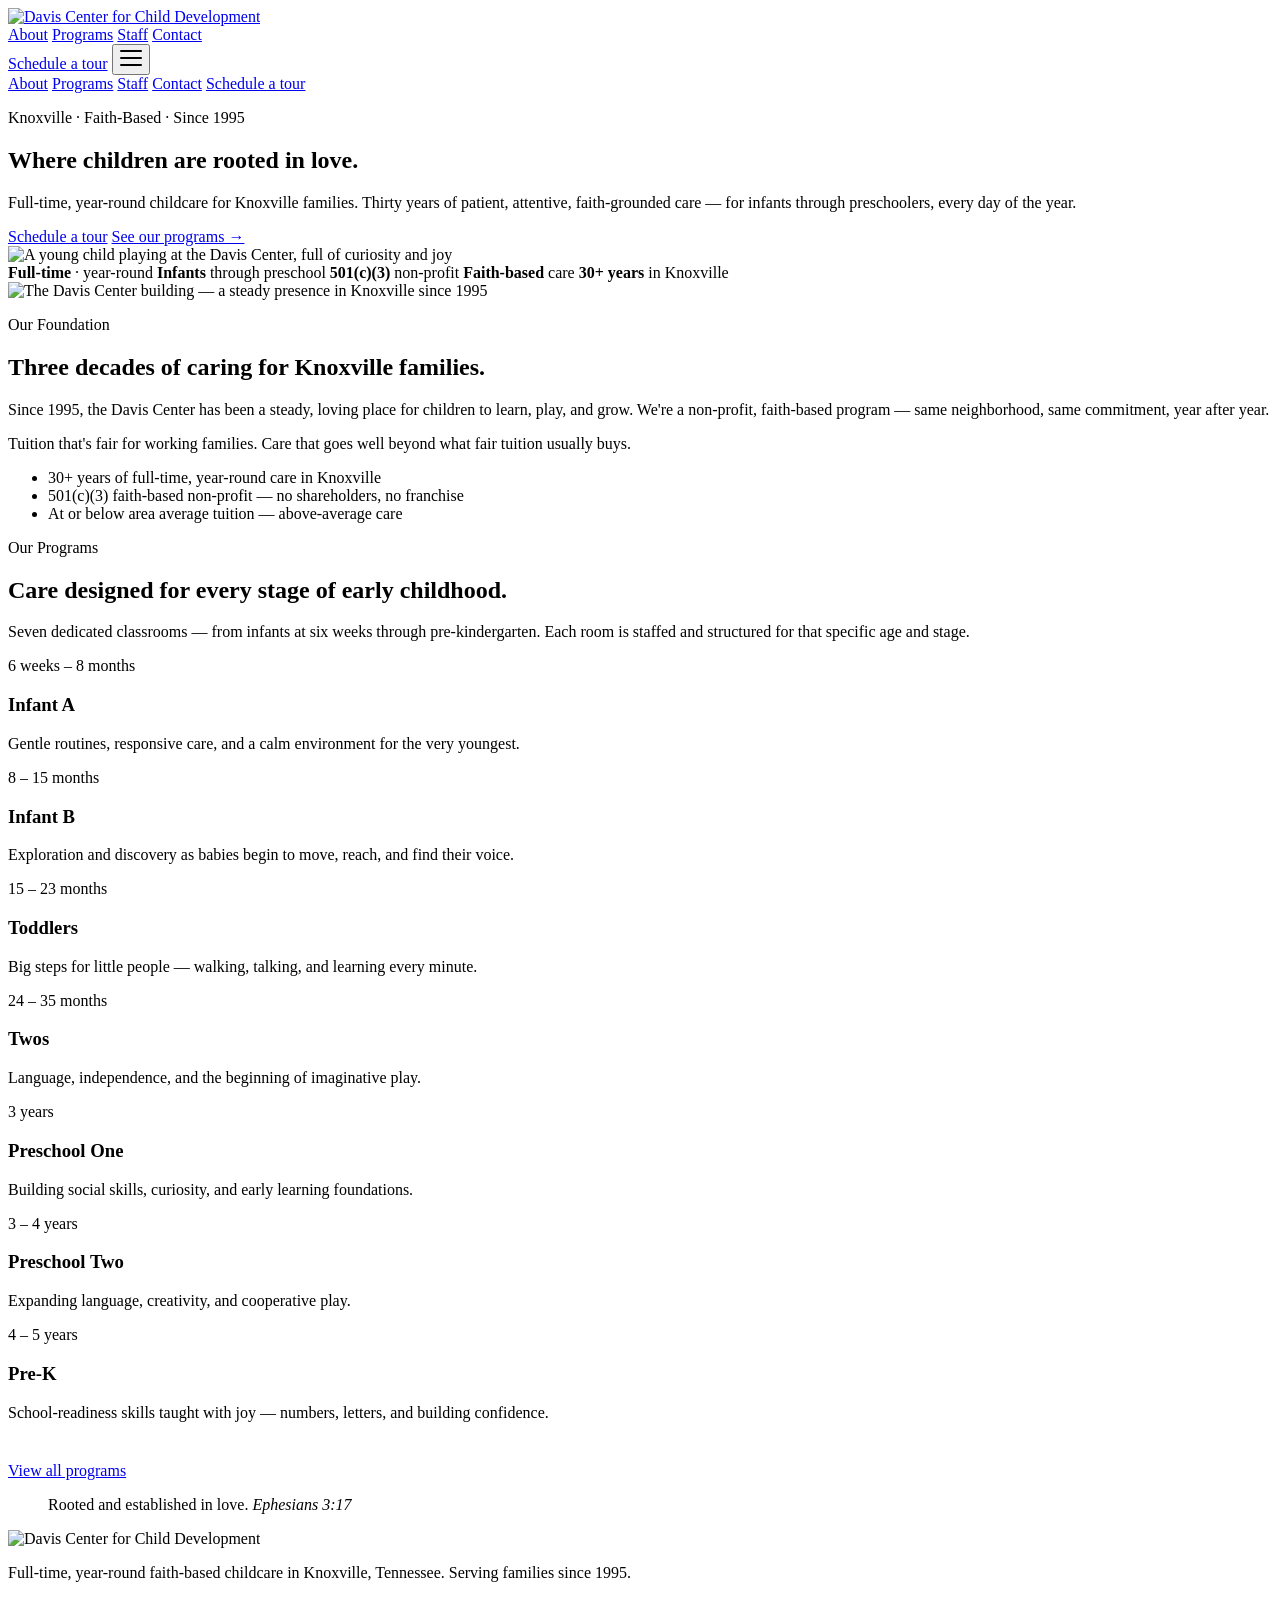
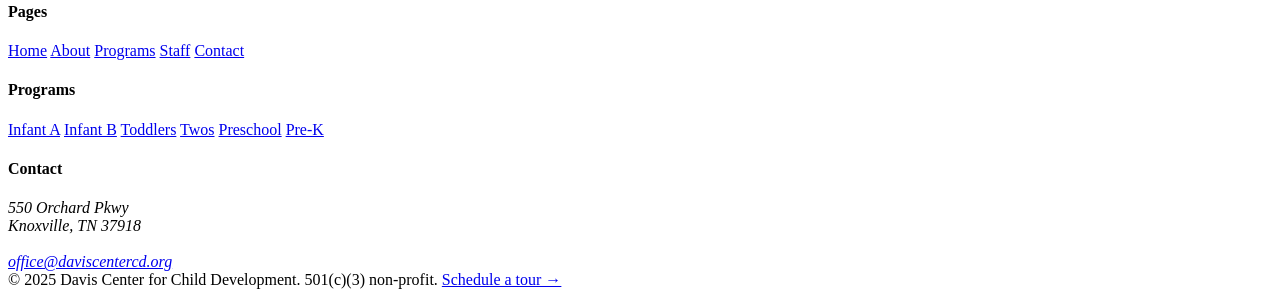
==== index.html @ 1b1656a3 "Add site: 5-page static website for Davis Center for Child Development" ====
<!DOCTYPE html>
<html lang="en">
<head>
<meta charset="UTF-8">
<meta name="viewport" content="width=device-width, initial-scale=1.0">
<title>Davis Center for Child Development — Knoxville, TN</title>
<meta name="description" content="Full-time, year-round faith-based childcare for Knoxville families. Infants through preschool. Serving families since 1995.">
<link rel="preconnect" href="https://fonts.googleapis.com">
<link rel="preconnect" href="https://fonts.gstatic.com" crossorigin>
<link href="https://fonts.googleapis.com/css2?family=Fraunces:ital,opsz,wght@0,9..144,400;0,9..144,500;0,9..144,600;0,9..144,700;1,9..144,400;1,9..144,500;1,9..144,600&family=Public+Sans:wght@400;500;600;700&display=swap" rel="stylesheet">
<link rel="stylesheet" href="css/styles.css">
</head>
<body>

<!-- ==================== NAV ==================== -->
<header class="nav">
  <div class="nav-inner">
    <a class="brand" href="index.html">
      <img src="assets/logo-nav.svg" alt="Davis Center for Child Development">
    </a>
    <nav class="nav-links" aria-label="Main navigation">
      <a href="about.html">About</a>
      <a href="programs.html">Programs</a>
      <a href="staff.html">Staff</a>
      <a href="contact.html">Contact</a>
    </nav>
    <a class="btn btn-blue" href="contact.html#tour">Schedule a tour</a>
    <button class="nav-toggle" id="nav-toggle" aria-label="Open menu" aria-expanded="false">
      <svg width="22" height="22" viewBox="0 0 22 22" fill="none" aria-hidden="true">
        <rect y="3" width="22" height="2" rx="1" fill="currentColor"/>
        <rect y="10" width="22" height="2" rx="1" fill="currentColor"/>
        <rect y="17" width="22" height="2" rx="1" fill="currentColor"/>
      </svg>
    </button>
  </div>
  <nav class="nav-drawer" id="nav-drawer" aria-label="Mobile navigation">
    <a href="about.html">About</a>
    <a href="programs.html">Programs</a>
    <a href="staff.html">Staff</a>
    <a href="contact.html">Contact</a>
    <a class="btn btn-blue" href="contact.html#tour">Schedule a tour</a>
  </nav>
</header>

<main>

  <!-- ==================== HERO ==================== -->
  <section class="hero">
    <div class="container hero-inner">
      <div class="hero-copy">
        <p class="eyebrow">Knoxville · Faith-Based · Since 1995</p>
        <h1>Where children are <span class="accent">rooted</span> in love.</h1>
        <p class="hero-lede">Full-time, year-round childcare for Knoxville families. Thirty years of patient, attentive, faith-grounded care — for infants through preschoolers, every day of the year.</p>
        <div class="hero-actions">
          <a class="btn btn-blue" href="contact.html#tour">Schedule a tour</a>
          <a class="hero-link" href="programs.html">See our programs &rarr;</a>
        </div>
      </div>
      <div class="hero-photo">
        <img src="images/toddler-hero.jpg" alt="A young child playing at the Davis Center, full of curiosity and joy" width="600" height="800">
      </div>
    </div>
  </section>

  <!-- ==================== STATS STRIP ==================== -->
  <section class="marquee" aria-label="Key facts">
    <div class="container marquee-inner">
      <span class="marquee-item"><strong>Full-time</strong> &middot; year-round</span>
      <span class="marquee-item"><strong>Infants</strong> through preschool</span>
      <span class="marquee-item"><strong>501(c)(3)</strong> non-profit</span>
      <span class="marquee-item"><strong>Faith-based</strong> care</span>
      <span class="marquee-item"><strong>30+&nbsp;years</strong> in Knoxville</span>
    </div>
  </section>

  <!-- ==================== FOUNDED ==================== -->
  <section class="founded">
    <div class="container founded-inner">
      <div class="founded-photo">
        <img src="images/founded-1995.jpg" alt="The Davis Center building — a steady presence in Knoxville since 1995" width="1100" height="825">
      </div>
      <div class="founded-copy">
        <p class="eyebrow">Our Foundation</p>
        <h2>Three decades of caring for Knoxville families.</h2>
        <p>Since 1995, the Davis Center has been a steady, loving place for children to learn, play, and grow. We're a non-profit, faith-based program — same neighborhood, same commitment, year after year.</p>
        <p>Tuition that's fair for working families. Care that goes well beyond what fair tuition usually buys.</p>
        <ul class="facts">
          <li>
            <span class="fact-num">30+</span>
            <span class="fact-text">years of full-time, year-round care in Knoxville</span>
          </li>
          <li>
            <span class="fact-num">501(c)(3)</span>
            <span class="fact-text">faith-based non-profit — no shareholders, no franchise</span>
          </li>
          <li>
            <span class="fact-num">At or below</span>
            <span class="fact-text">area average tuition — above-average care</span>
          </li>
        </ul>
      </div>
    </div>
  </section>

  <!-- ==================== PROGRAMS TEASER ==================== -->
  <section class="programs-teaser">
    <div class="container">
      <div class="programs-teaser-head">
        <p class="eyebrow">Our Programs</p>
        <h2>Care designed for every stage of early childhood.</h2>
        <p>Seven dedicated classrooms — from infants at six weeks through pre-kindergarten. Each room is staffed and structured for that specific age and stage.</p>
      </div>
      <div class="age-grid">
        <div class="age-card">
          <span class="age-range">6 weeks – 8 months</span>
          <h3>Infant A</h3>
          <p>Gentle routines, responsive care, and a calm environment for the very youngest.</p>
        </div>
        <div class="age-card">
          <span class="age-range">8 – 15 months</span>
          <h3>Infant B</h3>
          <p>Exploration and discovery as babies begin to move, reach, and find their voice.</p>
        </div>
        <div class="age-card">
          <span class="age-range">15 – 23 months</span>
          <h3>Toddlers</h3>
          <p>Big steps for little people — walking, talking, and learning every minute.</p>
        </div>
        <div class="age-card">
          <span class="age-range">24 – 35 months</span>
          <h3>Twos</h3>
          <p>Language, independence, and the beginning of imaginative play.</p>
        </div>
        <div class="age-card">
          <span class="age-range">3 years</span>
          <h3>Preschool One</h3>
          <p>Building social skills, curiosity, and early learning foundations.</p>
        </div>
        <div class="age-card">
          <span class="age-range">3 – 4 years</span>
          <h3>Preschool Two</h3>
          <p>Expanding language, creativity, and cooperative play.</p>
        </div>
        <div class="age-card">
          <span class="age-range">4 – 5 years</span>
          <h3>Pre-K</h3>
          <p>School-readiness skills taught with joy — numbers, letters, and building confidence.</p>
        </div>
      </div>
      <div style="margin-top: 2.5rem;">
        <a class="btn btn-outline" href="programs.html">View all programs</a>
      </div>
    </div>
  </section>

  <!-- ==================== VERSE ==================== -->
  <section class="verse">
    <div class="verse-inner">
      <blockquote>
        <span class="rooted">Rooted</span> and established in love.
        <cite>Ephesians 3:17</cite>
      </blockquote>
    </div>
  </section>

</main>

<!-- ==================== FOOTER ==================== -->
<footer class="site-footer">
  <div class="container">
    <div class="footer-grid">
      <div class="footer-brand">
        <img src="assets/logo-nav.svg" alt="Davis Center for Child Development">
        <p>Full-time, year-round faith-based childcare in Knoxville, Tennessee. Serving families since 1995.</p>
      </div>
      <div class="footer-col">
        <h4>Pages</h4>
        <a href="index.html">Home</a>
        <a href="about.html">About</a>
        <a href="programs.html">Programs</a>
        <a href="staff.html">Staff</a>
        <a href="contact.html">Contact</a>
      </div>
      <div class="footer-col">
        <h4>Programs</h4>
        <a href="programs.html#infant-a">Infant A</a>
        <a href="programs.html#infant-b">Infant B</a>
        <a href="programs.html#toddlers">Toddlers</a>
        <a href="programs.html#twos">Twos</a>
        <a href="programs.html#preschool">Preschool</a>
        <a href="programs.html#prek">Pre-K</a>
      </div>
      <div class="footer-col">
        <h4>Contact</h4>
        <address>
          550 Orchard Pkwy<br>
          Knoxville, TN 37918<br>
          <br>
          <a href="mailto:office@daviscentercd.org">office@daviscentercd.org</a>
        </address>
      </div>
    </div>
    <div class="footer-bottom">
      <span>&copy; 2025 Davis Center for Child Development. 501(c)(3) non-profit.</span>
      <a href="contact.html">Schedule a tour &rarr;</a>
    </div>
  </div>
</footer>

<script src="js/script.js"></script>
</body>
</html>
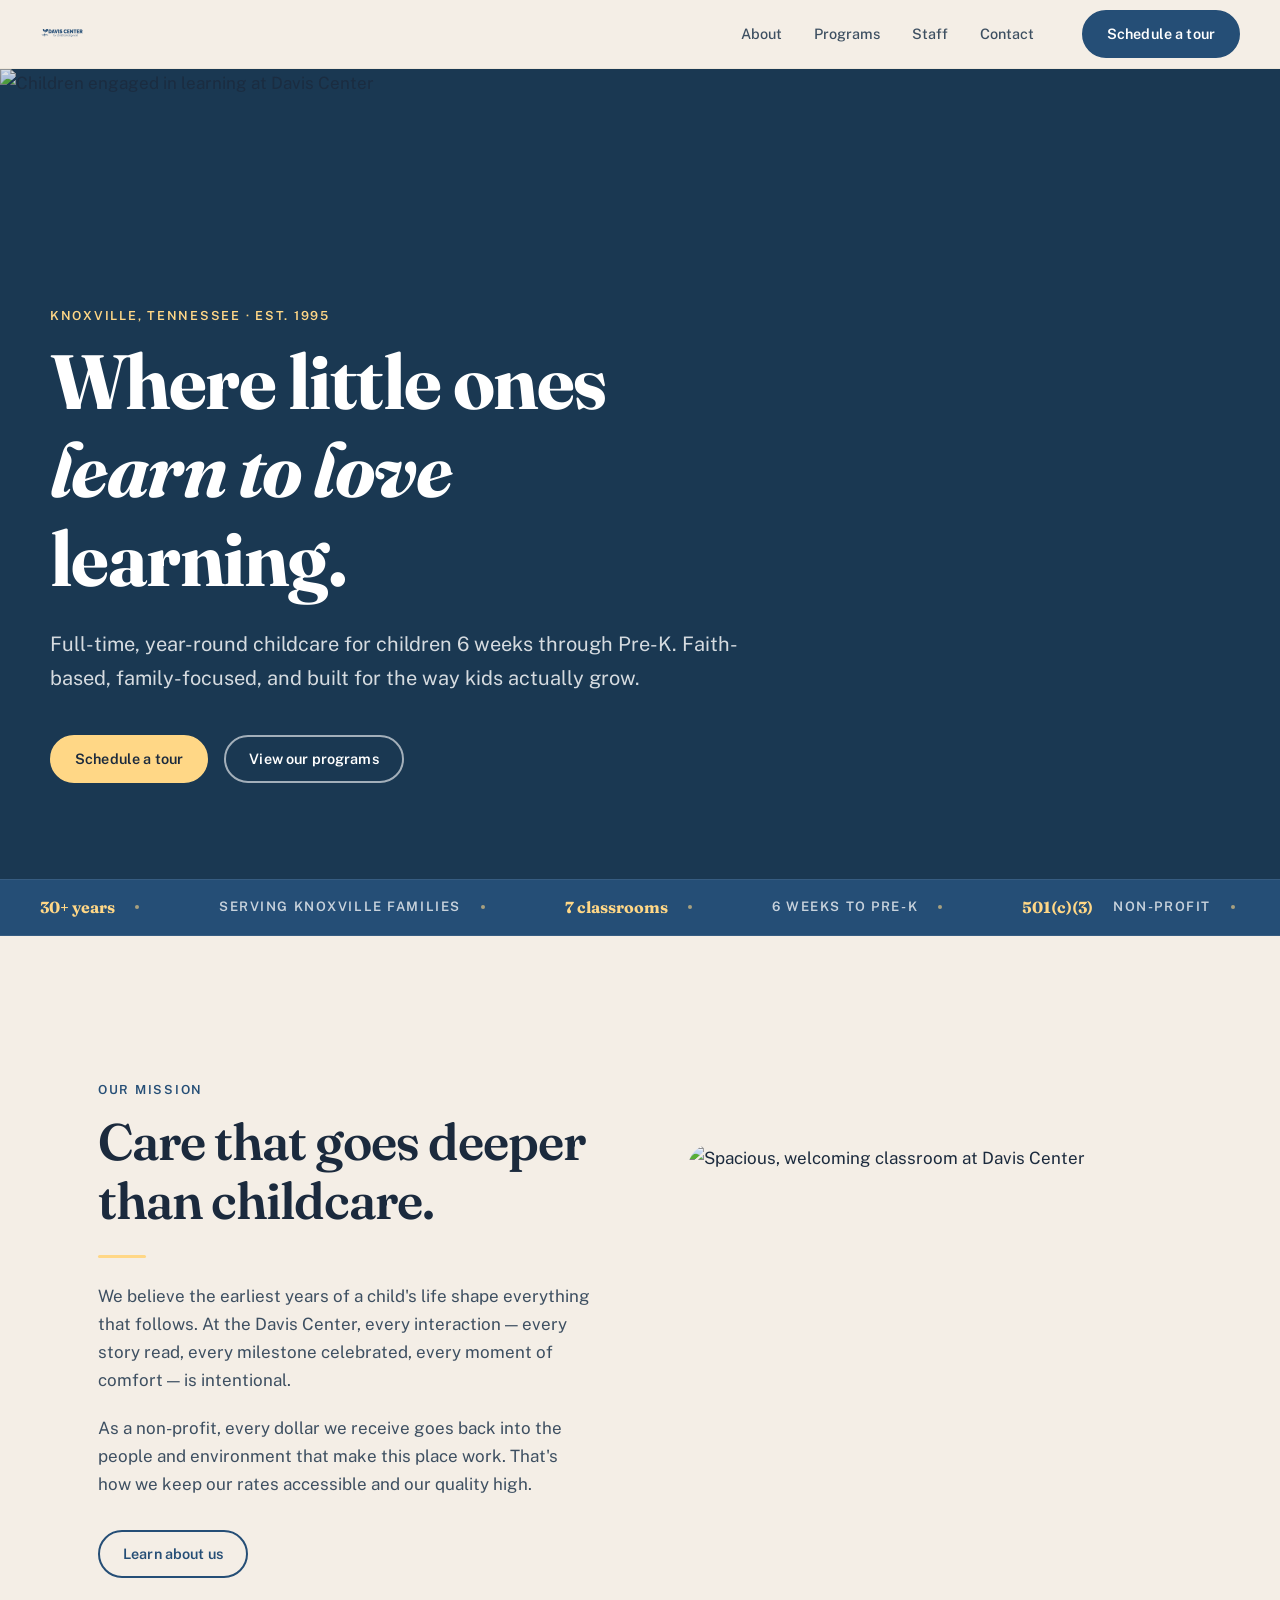
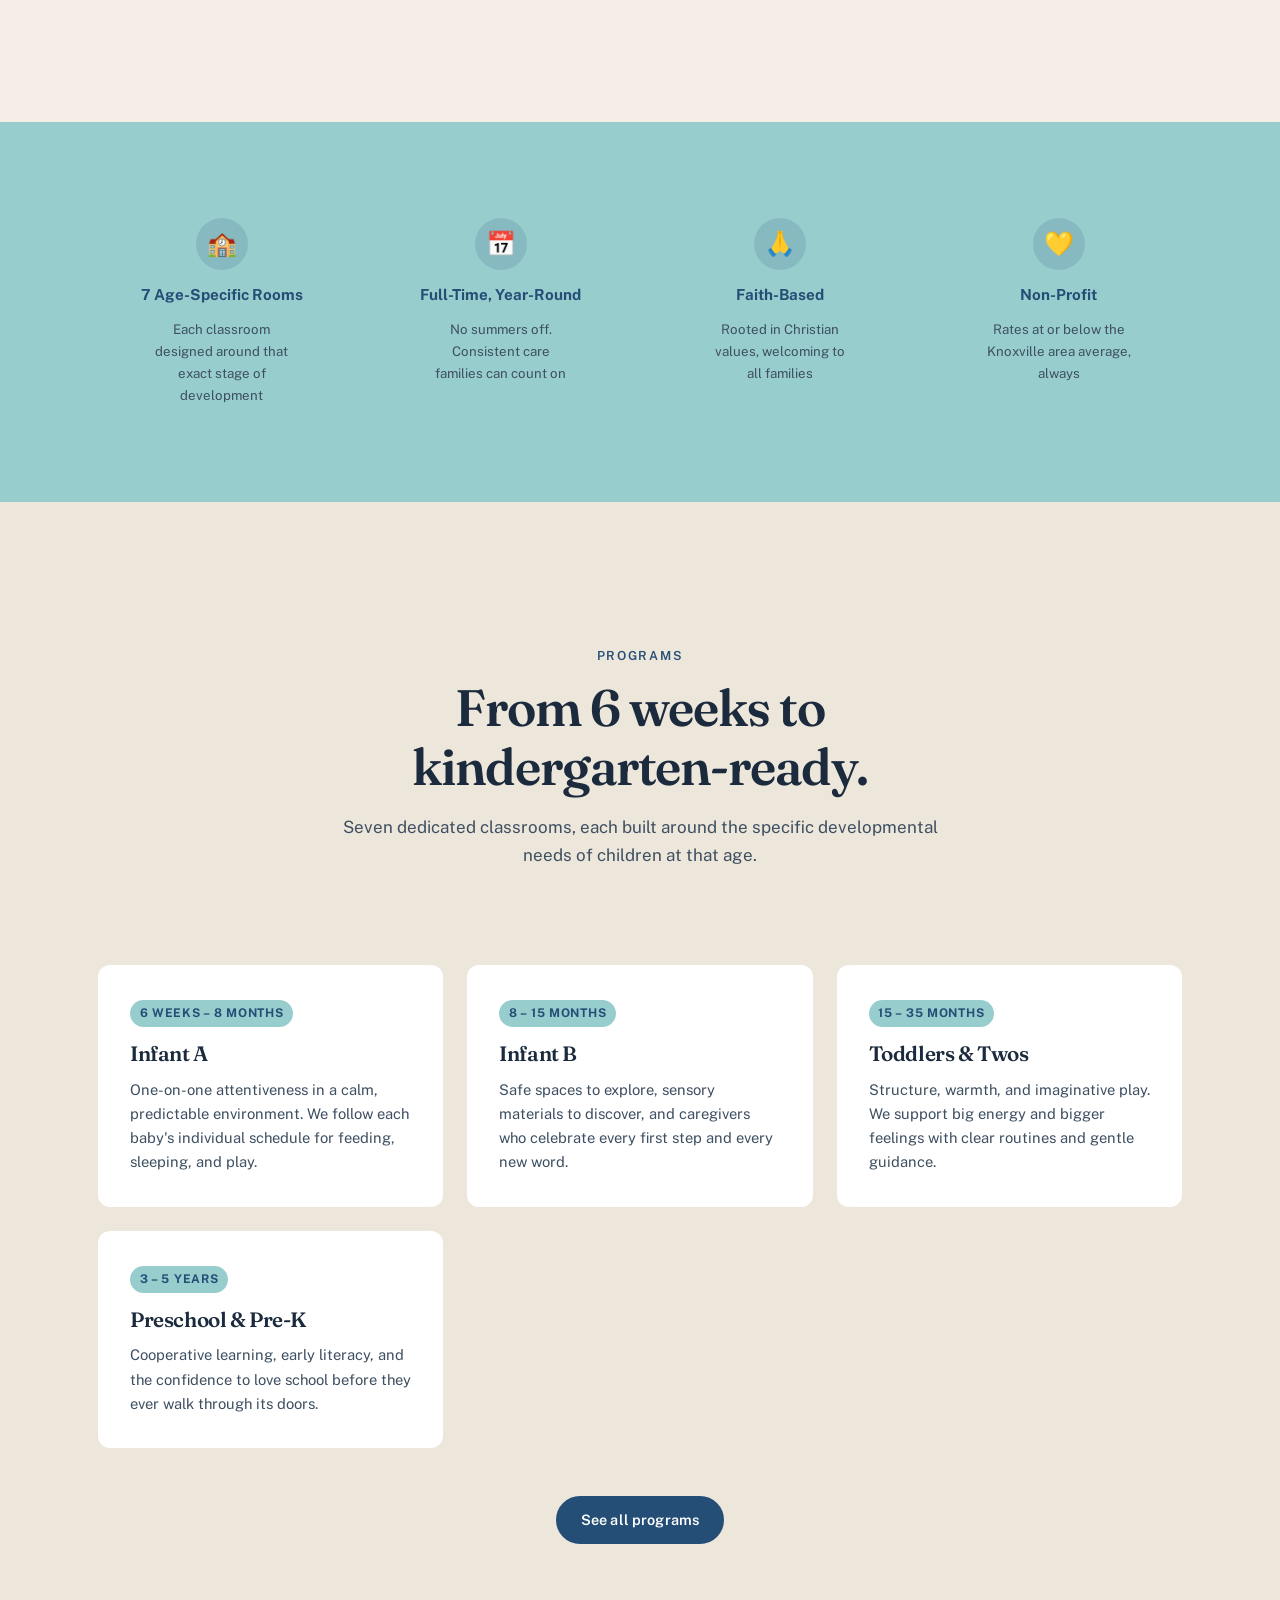
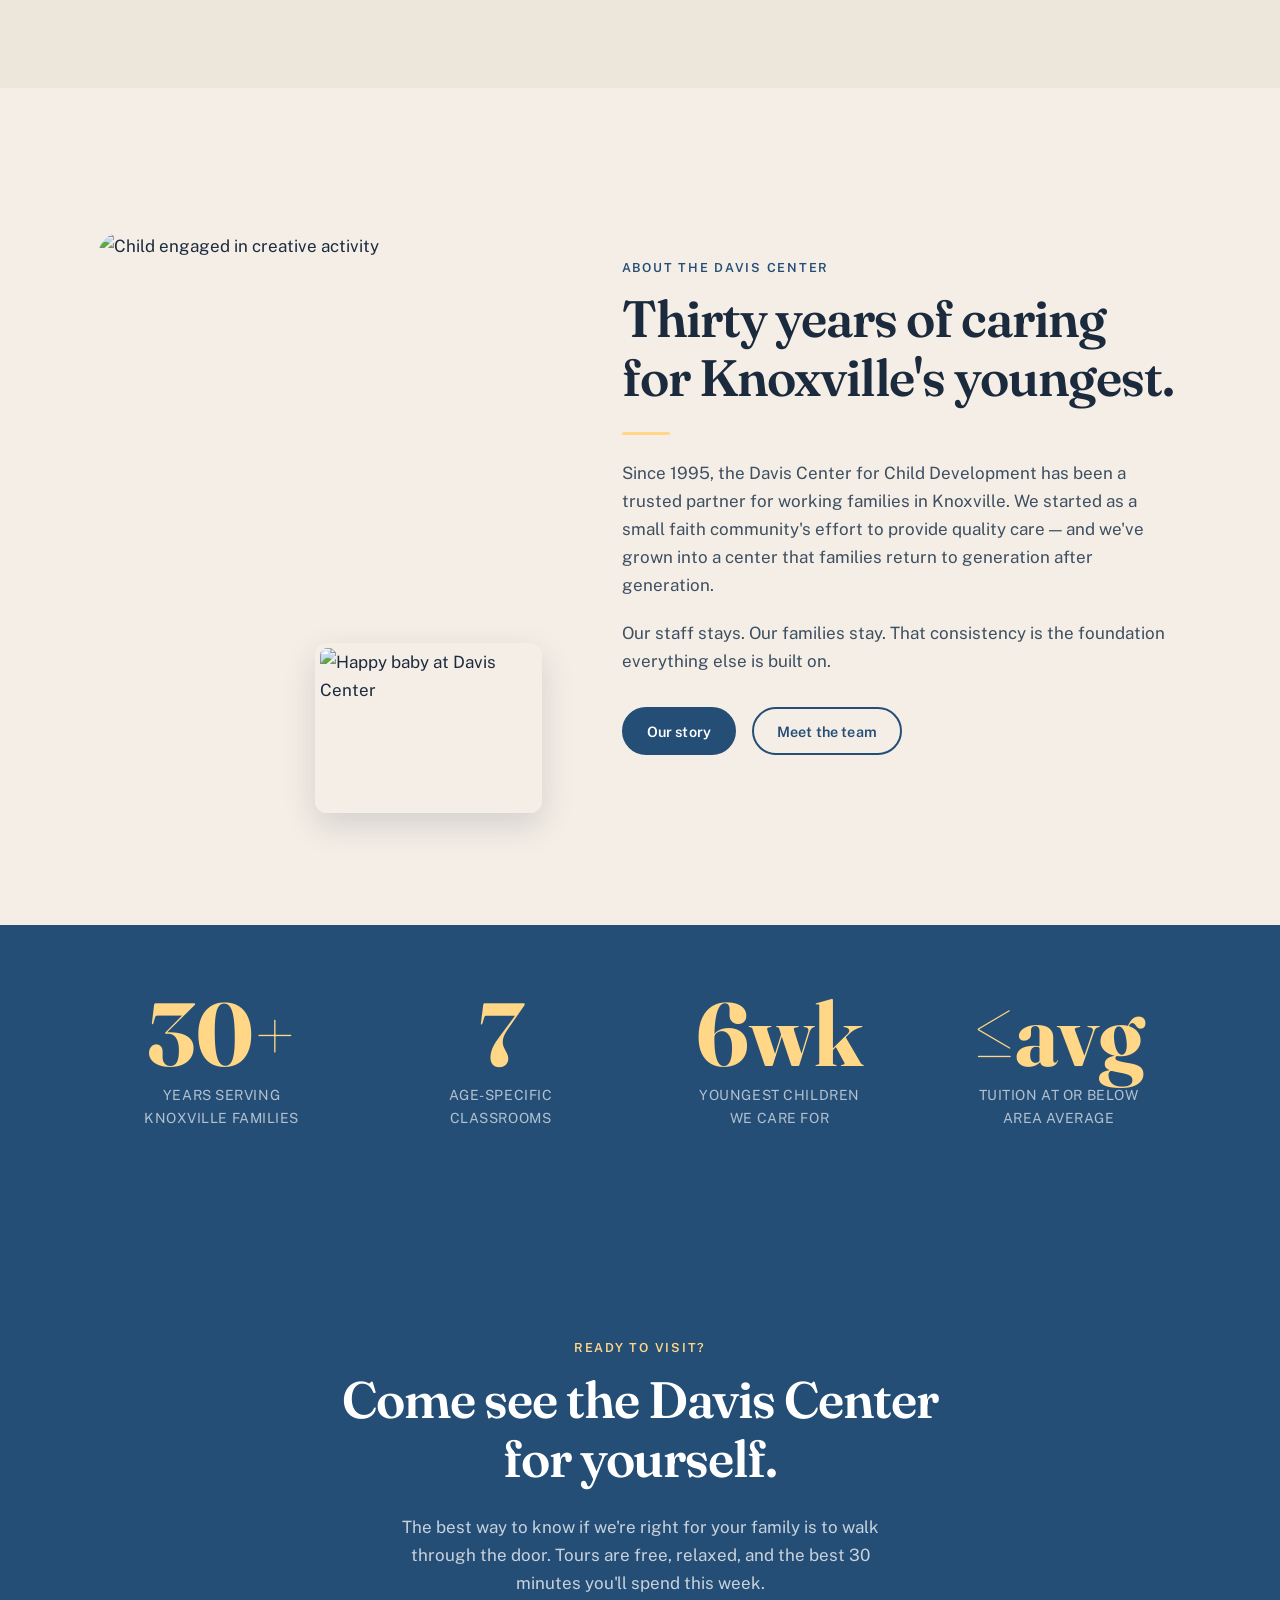
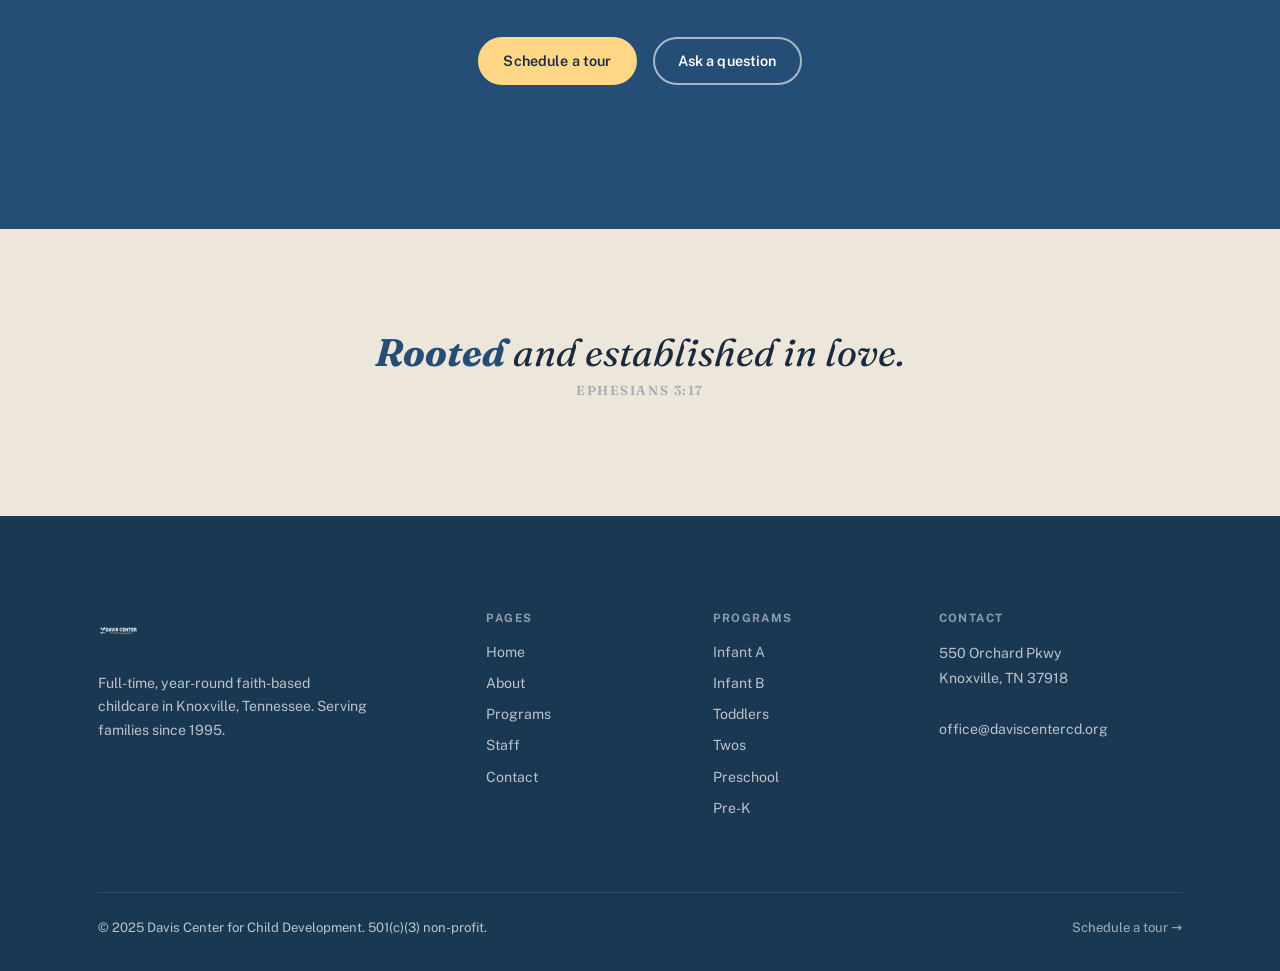
==== commit 14891607: "Redesign v2: new palette, logos, motion CSS, scroll-reveal - New color palette: cream/navy/gold/teal" ====
--- a/index.html
+++ b/index.html
@@ -4,19 +4,20 @@
 <meta charset="UTF-8">
 <meta name="viewport" content="width=device-width, initial-scale=1.0">
 <title>Davis Center for Child Development — Knoxville, TN</title>
-<meta name="description" content="Full-time, year-round faith-based childcare for Knoxville families. Infants through preschool. Serving families since 1995.">
+<meta name="description" content="Full-time, year-round faith-based childcare in Knoxville, Tennessee. Seven age-specific classrooms from 6 weeks through Pre-K. Serving families since 1995.">
+<link rel="icon" type="image/svg+xml" href="assets/logo-mark-navy.svg">
 <link rel="preconnect" href="https://fonts.googleapis.com">
 <link rel="preconnect" href="https://fonts.gstatic.com" crossorigin>
-<link href="https://fonts.googleapis.com/css2?family=Fraunces:ital,opsz,wght@0,9..144,400;0,9..144,500;0,9..144,600;0,9..144,700;1,9..144,400;1,9..144,500;1,9..144,600&family=Public+Sans:wght@400;500;600;700&display=swap" rel="stylesheet">
+<link href="https://fonts.googleapis.com/css2?family=Fraunces:ital,opsz,wght@0,9..144,300;0,9..144,400;0,9..144,600;0,9..144,700;1,9..144,300;1,9..144,400;1,9..144,600&family=Public+Sans:wght@400;500;600;700&display=swap" rel="stylesheet">
 <link rel="stylesheet" href="css/styles.css">
 </head>
 <body>
 
-<!-- ==================== NAV ==================== -->
+<!-- NAV -->
 <header class="nav">
   <div class="nav-inner">
     <a class="brand" href="index.html">
-      <img src="assets/logo-nav.svg" alt="Davis Center for Child Development">
+      <img src="assets/logo-compact-navy.svg" alt="Davis Center for Child Development">
     </a>
     <nav class="nav-links" aria-label="Main navigation">
       <a href="about.html">About</a>
@@ -24,7 +25,7 @@
       <a href="staff.html">Staff</a>
       <a href="contact.html">Contact</a>
     </nav>
-    <a class="btn btn-blue" href="contact.html#tour">Schedule a tour</a>
+    <a class="btn btn-navy" href="contact.html#tour">Schedule a tour</a>
     <button class="nav-toggle" id="nav-toggle" aria-label="Open menu" aria-expanded="false">
       <svg width="22" height="22" viewBox="0 0 22 22" fill="none" aria-hidden="true">
         <rect y="3" width="22" height="2" rx="1" fill="currentColor"/>
@@ -38,124 +39,194 @@
     <a href="programs.html">Programs</a>
     <a href="staff.html">Staff</a>
     <a href="contact.html">Contact</a>
-    <a class="btn btn-blue" href="contact.html#tour">Schedule a tour</a>
+    <a class="btn btn-navy" href="contact.html#tour">Schedule a tour</a>
   </nav>
 </header>
 
 <main>
 
-  <!-- ==================== HERO ==================== -->
+  <!-- HERO -->
   <section class="hero">
-    <div class="container hero-inner">
-      <div class="hero-copy">
-        <p class="eyebrow">Knoxville · Faith-Based · Since 1995</p>
-        <h1>Where children are <span class="accent">rooted</span> in love.</h1>
-        <p class="hero-lede">Full-time, year-round childcare for Knoxville families. Thirty years of patient, attentive, faith-grounded care — for infants through preschoolers, every day of the year.</p>
-        <div class="hero-actions">
-          <a class="btn btn-blue" href="contact.html#tour">Schedule a tour</a>
-          <a class="hero-link" href="programs.html">See our programs &rarr;</a>
-        </div>
-      </div>
-      <div class="hero-photo">
-        <img src="images/toddler-hero.jpg" alt="A young child playing at the Davis Center, full of curiosity and joy" width="600" height="800">
-      </div>
-    </div>
-  </section>
-
-  <!-- ==================== STATS STRIP ==================== -->
-  <section class="marquee" aria-label="Key facts">
-    <div class="container marquee-inner">
-      <span class="marquee-item"><strong>Full-time</strong> &middot; year-round</span>
-      <span class="marquee-item"><strong>Infants</strong> through preschool</span>
-      <span class="marquee-item"><strong>501(c)(3)</strong> non-profit</span>
-      <span class="marquee-item"><strong>Faith-based</strong> care</span>
-      <span class="marquee-item"><strong>30+&nbsp;years</strong> in Knoxville</span>
-    </div>
-  </section>
-
-  <!-- ==================== FOUNDED ==================== -->
-  <section class="founded">
-    <div class="container founded-inner">
-      <div class="founded-photo">
-        <img src="images/founded-1995.jpg" alt="The Davis Center building — a steady presence in Knoxville since 1995" width="1100" height="825">
-      </div>
-      <div class="founded-copy">
-        <p class="eyebrow">Our Foundation</p>
-        <h2>Three decades of caring for Knoxville families.</h2>
-        <p>Since 1995, the Davis Center has been a steady, loving place for children to learn, play, and grow. We're a non-profit, faith-based program — same neighborhood, same commitment, year after year.</p>
-        <p>Tuition that's fair for working families. Care that goes well beyond what fair tuition usually buys.</p>
-        <ul class="facts">
-          <li>
-            <span class="fact-num">30+</span>
-            <span class="fact-text">years of full-time, year-round care in Knoxville</span>
-          </li>
-          <li>
-            <span class="fact-num">501(c)(3)</span>
-            <span class="fact-text">faith-based non-profit — no shareholders, no franchise</span>
-          </li>
-          <li>
-            <span class="fact-num">At or below</span>
-            <span class="fact-text">area average tuition — above-average care</span>
-          </li>
-        </ul>
-      </div>
-    </div>
-  </section>
-
-  <!-- ==================== PROGRAMS TEASER ==================== -->
-  <section class="programs-teaser">
+    <div class="hero-bg">
+      <img src="images/hero.jpg" alt="Children engaged in learning at Davis Center" loading="eager">
+    </div>
+    <div class="hero-content container">
+      <p class="eyebrow" data-reveal>Knoxville, Tennessee · Est. 1995</p>
+      <h1 data-reveal>Where little ones<br><em>learn to love</em><br>learning.</h1>
+      <p class="lede" data-reveal>Full-time, year-round childcare for children 6 weeks through Pre-K. Faith-based, family-focused, and built for the way kids actually grow.</p>
+      <div class="hero-ctas" data-reveal>
+        <a class="btn btn-gold" href="contact.html#tour">Schedule a tour</a>
+        <a class="btn btn-outline-light" href="programs.html">View our programs</a>
+      </div>
+    </div>
+  </section>
+
+  <!-- MARQUEE TICKER -->
+  <div class="marquee-bar" aria-hidden="true">
+    <div class="marquee-track">
+      <!-- Set 1 -->
+      <span class="marquee-item"><strong>30+ years</strong> <span class="marquee-dot"></span></span>
+      <span class="marquee-item">Serving Knoxville families <span class="marquee-dot"></span></span>
+      <span class="marquee-item"><strong>7 classrooms</strong> <span class="marquee-dot"></span></span>
+      <span class="marquee-item">6 weeks to Pre-K <span class="marquee-dot"></span></span>
+      <span class="marquee-item"><strong>501(c)(3)</strong> Non-profit <span class="marquee-dot"></span></span>
+      <span class="marquee-item">Faith-based care <span class="marquee-dot"></span></span>
+      <span class="marquee-item"><strong>Year-round</strong> enrollment <span class="marquee-dot"></span></span>
+      <span class="marquee-item">Low staff-to-child ratios <span class="marquee-dot"></span></span>
+      <!-- Set 2 (duplicate for seamless loop) -->
+      <span class="marquee-item"><strong>30+ years</strong> <span class="marquee-dot"></span></span>
+      <span class="marquee-item">Serving Knoxville families <span class="marquee-dot"></span></span>
+      <span class="marquee-item"><strong>7 classrooms</strong> <span class="marquee-dot"></span></span>
+      <span class="marquee-item">6 weeks to Pre-K <span class="marquee-dot"></span></span>
+      <span class="marquee-item"><strong>501(c)(3)</strong> Non-profit <span class="marquee-dot"></span></span>
+      <span class="marquee-item">Faith-based care <span class="marquee-dot"></span></span>
+      <span class="marquee-item"><strong>Year-round</strong> enrollment <span class="marquee-dot"></span></span>
+      <span class="marquee-item">Low staff-to-child ratios <span class="marquee-dot"></span></span>
+    </div>
+  </div>
+
+  <!-- INTRO / MISSION -->
+  <section class="section-intro">
+    <div class="container intro-grid">
+      <div class="intro-text" data-reveal="fade-left">
+        <span class="eyebrow">Our Mission</span>
+        <h2>Care that goes deeper than childcare.</h2>
+        <hr class="hr-gold">
+        <p>We believe the earliest years of a child's life shape everything that follows. At the Davis Center, every interaction — every story read, every milestone celebrated, every moment of comfort — is intentional.</p>
+        <p>As a non-profit, every dollar we receive goes back into the people and environment that make this place work. That's how we keep our rates accessible and our quality high.</p>
+        <a class="btn btn-outline" href="about.html">Learn about us</a>
+      </div>
+      <div class="intro-img" data-reveal="fade-right">
+        <img src="images/classroom-wide.jpg" alt="Spacious, welcoming classroom at Davis Center" loading="lazy">
+      </div>
+    </div>
+  </section>
+
+  <!-- TRUST STRIP -->
+  <section class="trust-strip">
+    <div class="container trust-grid reveal-group">
+      <div class="trust-item" data-reveal>
+        <div class="trust-icon">🏫</div>
+        <strong>7 Age-Specific Rooms</strong>
+        <span>Each classroom designed around that exact stage of development</span>
+      </div>
+      <div class="trust-item" data-reveal>
+        <div class="trust-icon">📅</div>
+        <strong>Full-Time, Year-Round</strong>
+        <span>No summers off. Consistent care families can count on</span>
+      </div>
+      <div class="trust-item" data-reveal>
+        <div class="trust-icon">🙏</div>
+        <strong>Faith-Based</strong>
+        <span>Rooted in Christian values, welcoming to all families</span>
+      </div>
+      <div class="trust-item" data-reveal>
+        <div class="trust-icon">💛</div>
+        <strong>Non-Profit</strong>
+        <span>Rates at or below the Knoxville area average, always</span>
+      </div>
+    </div>
+  </section>
+
+  <!-- PROGRAMS PREVIEW -->
+  <section class="programs-preview">
     <div class="container">
-      <div class="programs-teaser-head">
-        <p class="eyebrow">Our Programs</p>
-        <h2>Care designed for every stage of early childhood.</h2>
-        <p>Seven dedicated classrooms — from infants at six weeks through pre-kindergarten. Each room is staffed and structured for that specific age and stage.</p>
-      </div>
-      <div class="age-grid">
-        <div class="age-card">
+      <div class="section-header" data-reveal>
+        <span class="eyebrow">Programs</span>
+        <h2>From 6 weeks to kindergarten-ready.</h2>
+        <p>Seven dedicated classrooms, each built around the specific developmental needs of children at that age.</p>
+      </div>
+      <div class="programs-grid reveal-group">
+        <div class="program-card" data-reveal>
           <span class="age-range">6 weeks – 8 months</span>
           <h3>Infant A</h3>
-          <p>Gentle routines, responsive care, and a calm environment for the very youngest.</p>
-        </div>
-        <div class="age-card">
+          <p>One-on-one attentiveness in a calm, predictable environment. We follow each baby's individual schedule for feeding, sleeping, and play.</p>
+        </div>
+        <div class="program-card" data-reveal>
           <span class="age-range">8 – 15 months</span>
           <h3>Infant B</h3>
-          <p>Exploration and discovery as babies begin to move, reach, and find their voice.</p>
-        </div>
-        <div class="age-card">
-          <span class="age-range">15 – 23 months</span>
-          <h3>Toddlers</h3>
-          <p>Big steps for little people — walking, talking, and learning every minute.</p>
-        </div>
-        <div class="age-card">
-          <span class="age-range">24 – 35 months</span>
-          <h3>Twos</h3>
-          <p>Language, independence, and the beginning of imaginative play.</p>
-        </div>
-        <div class="age-card">
-          <span class="age-range">3 years</span>
-          <h3>Preschool One</h3>
-          <p>Building social skills, curiosity, and early learning foundations.</p>
-        </div>
-        <div class="age-card">
-          <span class="age-range">3 – 4 years</span>
-          <h3>Preschool Two</h3>
-          <p>Expanding language, creativity, and cooperative play.</p>
-        </div>
-        <div class="age-card">
-          <span class="age-range">4 – 5 years</span>
-          <h3>Pre-K</h3>
-          <p>School-readiness skills taught with joy — numbers, letters, and building confidence.</p>
-        </div>
-      </div>
-      <div style="margin-top: 2.5rem;">
-        <a class="btn btn-outline" href="programs.html">View all programs</a>
-      </div>
-    </div>
-  </section>
-
-  <!-- ==================== VERSE ==================== -->
+          <p>Safe spaces to explore, sensory materials to discover, and caregivers who celebrate every first step and every new word.</p>
+        </div>
+        <div class="program-card" data-reveal>
+          <span class="age-range">15 – 35 months</span>
+          <h3>Toddlers & Twos</h3>
+          <p>Structure, warmth, and imaginative play. We support big energy and bigger feelings with clear routines and gentle guidance.</p>
+        </div>
+        <div class="program-card" data-reveal>
+          <span class="age-range">3 – 5 years</span>
+          <h3>Preschool & Pre-K</h3>
+          <p>Cooperative learning, early literacy, and the confidence to love school before they ever walk through its doors.</p>
+        </div>
+      </div>
+      <div style="text-align:center; margin-top: 3rem;" data-reveal>
+        <a class="btn btn-navy" href="programs.html">See all programs</a>
+      </div>
+    </div>
+  </section>
+
+  <!-- ABOUT TEASER -->
+  <section class="about-teaser">
+    <div class="container about-grid">
+      <div class="about-photos" data-reveal="scale-up">
+        <div class="about-photo-main">
+          <img src="images/child-activity.jpg" alt="Child engaged in creative activity" loading="lazy">
+        </div>
+        <div class="about-photo-accent">
+          <img src="images/baby-laughing.jpg" alt="Happy baby at Davis Center" loading="lazy">
+        </div>
+      </div>
+      <div class="about-text" data-reveal="fade-right">
+        <span class="eyebrow">About the Davis Center</span>
+        <h2>Thirty years of caring for Knoxville's youngest.</h2>
+        <hr class="hr-gold">
+        <p>Since 1995, the Davis Center for Child Development has been a trusted partner for working families in Knoxville. We started as a small faith community's effort to provide quality care — and we've grown into a center that families return to generation after generation.</p>
+        <p>Our staff stays. Our families stay. That consistency is the foundation everything else is built on.</p>
+        <div class="about-ctas">
+          <a class="btn btn-navy" href="about.html">Our story</a>
+          <a class="btn btn-outline" href="staff.html">Meet the team</a>
+        </div>
+      </div>
+    </div>
+  </section>
+
+  <!-- STATS BAR -->
+  <section class="stats-bar">
+    <div class="container stats-grid reveal-group">
+      <div class="stat-item" data-reveal>
+        <span class="display-num">30+</span>
+        <p>Years serving<br>Knoxville families</p>
+      </div>
+      <div class="stat-item" data-reveal>
+        <span class="display-num">7</span>
+        <p>Age-specific<br>classrooms</p>
+      </div>
+      <div class="stat-item" data-reveal>
+        <span class="display-num">6wk</span>
+        <p>Youngest children<br>we care for</p>
+      </div>
+      <div class="stat-item" data-reveal>
+        <span class="display-num">≤avg</span>
+        <p>Tuition at or below<br>area average</p>
+      </div>
+    </div>
+  </section>
+
+  <!-- CTA BAND -->
+  <section class="cta-band">
+    <div class="container">
+      <span class="eyebrow" data-reveal>Ready to visit?</span>
+      <h2 data-reveal>Come see the Davis Center for yourself.</h2>
+      <p data-reveal>The best way to know if we're right for your family is to walk through the door. Tours are free, relaxed, and the best 30 minutes you'll spend this week.</p>
+      <div class="cta-band-btns" data-reveal>
+        <a class="btn btn-gold" href="contact.html#tour">Schedule a tour</a>
+        <a class="btn btn-outline-light" href="contact.html">Ask a question</a>
+      </div>
+    </div>
+  </section>
+
+  <!-- VERSE -->
   <section class="verse">
-    <div class="verse-inner">
+    <div class="verse-inner" data-reveal>
       <blockquote>
         <span class="rooted">Rooted</span> and established in love.
         <cite>Ephesians 3:17</cite>
@@ -165,12 +236,12 @@
 
 </main>
 
-<!-- ==================== FOOTER ==================== -->
+<!-- FOOTER -->
 <footer class="site-footer">
   <div class="container">
     <div class="footer-grid">
       <div class="footer-brand">
-        <img src="assets/logo-nav.svg" alt="Davis Center for Child Development">
+        <img src="assets/logo-compact-white.svg" alt="Davis Center for Child Development">
         <p>Full-time, year-round faith-based childcare in Knoxville, Tennessee. Serving families since 1995.</p>
       </div>
       <div class="footer-col">
@@ -194,15 +265,14 @@
         <h4>Contact</h4>
         <address>
           550 Orchard Pkwy<br>
-          Knoxville, TN 37918<br>
-          <br>
+          Knoxville, TN 37918<br><br>
           <a href="mailto:office@daviscentercd.org">office@daviscentercd.org</a>
         </address>
       </div>
     </div>
     <div class="footer-bottom">
       <span>&copy; 2025 Davis Center for Child Development. 501(c)(3) non-profit.</span>
-      <a href="contact.html">Schedule a tour &rarr;</a>
+      <a href="contact.html#tour">Schedule a tour &rarr;</a>
     </div>
   </div>
 </footer>
--- a/css/styles.css
+++ b/css/styles.css
@@ -0,0 +1,700 @@
+/* ================================================================
+   DAVIS CENTER FOR CHILD DEVELOPMENT — styles.css
+   New palette · generous whitespace · scroll-reveal · marquee
+   ================================================================ */
+
+/* ---- Design tokens ----------------------------------------- */
+:root {
+  --gold:        #ffd786;
+  --teal:        #98cdcd;
+  --sage:        #9db78c;
+  --slate:       #a1adb8;
+  --cream:       #f4eee6;
+  --navy:        #254e76;
+
+  --navy-dark:   #1a3852;
+  --cream-deep:  #ede6da;
+  --ink:         #1b2a3d;
+  --ink-soft:    #3d4f61;
+  --ink-quiet:   #7a8a99;
+  --white:       #ffffff;
+
+  --font-display: 'Fraunces', Georgia, serif;
+  --font-body:    'Public Sans', system-ui, sans-serif;
+
+  --space-xs:   0.5rem;
+  --space-sm:   1rem;
+  --space-md:   2rem;
+  --space-lg:   4rem;
+  --space-xl:   6rem;
+  --space-2xl:  9rem;
+
+  --radius-sm:   6px;
+  --radius-md:   12px;
+  --radius-lg:   24px;
+  --radius-pill: 999px;
+
+  --ease-out:    cubic-bezier(0.22, 1, 0.36, 1);
+  --duration-fast: 200ms;
+  --duration-med:  400ms;
+  --duration-slow: 700ms;
+}
+
+/* ---- Reset ------------------------------------------------- */
+*, *::before, *::after { box-sizing: border-box; margin: 0; padding: 0; }
+html { scroll-behavior: smooth; -webkit-text-size-adjust: 100%; }
+body {
+  font-family: var(--font-body);
+  font-size: 1.0625rem;
+  line-height: 1.65;
+  color: var(--ink);
+  background: var(--cream);
+  overflow-x: hidden;
+}
+img, video { display: block; max-width: 100%; height: auto; }
+a { color: inherit; text-decoration: none; }
+ul, ol { list-style: none; }
+button, input, select, textarea { font: inherit; }
+address { font-style: normal; }
+
+/* ---- Typography -------------------------------------------- */
+h1, h2, h3, h4 {
+  font-family: var(--font-display);
+  font-weight: 600;
+  line-height: 1.15;
+  color: var(--ink);
+  letter-spacing: -0.02em;
+}
+h1 { font-size: clamp(2.6rem, 6vw, 5rem); font-weight: 700; }
+h2 { font-size: clamp(2rem, 4vw, 3.2rem); }
+h3 { font-size: clamp(1.4rem, 2.5vw, 2rem); }
+h4 { font-size: 1.15rem; font-weight: 600; font-family: var(--font-body); text-transform: uppercase; letter-spacing: 0.08em; }
+p { max-width: 65ch; }
+
+.eyebrow {
+  font-family: var(--font-body);
+  font-size: 0.78rem;
+  font-weight: 600;
+  text-transform: uppercase;
+  letter-spacing: 0.14em;
+  color: var(--navy);
+  margin-bottom: 0.75rem;
+  display: block;
+}
+.lede {
+  font-size: clamp(1.05rem, 2vw, 1.25rem);
+  color: var(--ink-soft);
+  line-height: 1.7;
+  max-width: 58ch;
+}
+.display-num {
+  font-family: var(--font-display);
+  font-size: clamp(3.5rem, 7vw, 6rem);
+  font-weight: 700;
+  line-height: 1;
+  color: var(--gold);
+}
+
+/* ---- Layout ----------------------------------------------- */
+.container {
+  width: 100%;
+  max-width: 1180px;
+  margin-inline: auto;
+  padding-inline: clamp(1.25rem, 5vw, 3rem);
+}
+.container--wide { max-width: 1380px; }
+
+/* ---- Buttons ---------------------------------------------- */
+.btn {
+  display: inline-flex;
+  align-items: center;
+  gap: 0.5rem;
+  padding: 0.7em 1.6em;
+  border-radius: var(--radius-pill);
+  font-size: 0.9rem;
+  font-weight: 600;
+  letter-spacing: 0.01em;
+  border: 2px solid transparent;
+  cursor: pointer;
+  transition: background var(--duration-fast) var(--ease-out),
+              color var(--duration-fast) var(--ease-out),
+              border-color var(--duration-fast) var(--ease-out),
+              transform var(--duration-fast) var(--ease-out),
+              box-shadow var(--duration-fast) var(--ease-out);
+  text-decoration: none;
+  white-space: nowrap;
+}
+.btn:hover { transform: translateY(-2px); }
+.btn:active { transform: translateY(0); }
+
+.btn-navy, .btn-blue {
+  background: var(--navy); color: var(--white); border-color: var(--navy);
+}
+.btn-navy:hover, .btn-blue:hover {
+  background: var(--navy-dark); border-color: var(--navy-dark);
+  box-shadow: 0 6px 20px rgba(37,78,118,.3);
+}
+.btn-gold {
+  background: var(--gold); color: var(--ink); border-color: var(--gold);
+}
+.btn-gold:hover {
+  background: #f5c96e; border-color: #f5c96e;
+  box-shadow: 0 6px 20px rgba(255,215,134,.45);
+}
+.btn-outline {
+  background: transparent; color: var(--navy); border-color: var(--navy);
+}
+.btn-outline:hover { background: var(--navy); color: var(--white); }
+
+.btn-outline-light {
+  background: transparent; color: var(--white); border-color: rgba(255,255,255,.6);
+}
+.btn-outline-light:hover { background: rgba(255,255,255,.15); border-color: var(--white); }
+
+.btn-green {
+  background: var(--sage); color: var(--ink); border-color: var(--sage);
+}
+.btn-green:hover { background: #8aa87a; border-color: #8aa87a; }
+
+/* ================================================================
+   NAV
+   ================================================================ */
+.nav {
+  position: sticky;
+  top: 0;
+  z-index: 100;
+  background: var(--cream);
+  border-bottom: 1px solid var(--cream-deep);
+  transition: box-shadow var(--duration-fast) var(--ease-out);
+}
+.nav.scrolled { box-shadow: 0 2px 20px rgba(27,42,61,.08); }
+.nav-inner {
+  display: flex;
+  align-items: center;
+  gap: 2rem;
+  height: 68px;
+  padding-inline: clamp(1rem, 4vw, 2.5rem);
+  max-width: 1380px;
+  margin-inline: auto;
+}
+.brand { display: flex; align-items: center; flex-shrink: 0; }
+.brand img { height: 44px; width: auto; }
+
+.nav-links { display: flex; align-items: center; gap: 2rem; margin-left: auto; }
+.nav-links a {
+  font-size: 0.9rem; font-weight: 500; color: var(--ink-soft);
+  transition: color var(--duration-fast); position: relative;
+}
+.nav-links a::after {
+  content: '';
+  position: absolute; bottom: -3px; left: 0; right: 0;
+  height: 2px; background: var(--navy);
+  transform: scaleX(0); transform-origin: left;
+  transition: transform var(--duration-med) var(--ease-out);
+}
+.nav-links a:hover { color: var(--navy); }
+.nav-links a:hover::after { transform: scaleX(1); }
+.nav-links a.active { color: var(--navy); }
+.nav-links a.active::after { transform: scaleX(1); }
+.nav-links + .btn { margin-left: 1rem; }
+
+.nav-toggle {
+  display: none; background: none; border: none;
+  color: var(--ink); cursor: pointer; padding: 0.4rem; margin-left: auto;
+}
+.nav-drawer {
+  display: none; flex-direction: column; gap: 0;
+  background: var(--cream); border-top: 1px solid var(--cream-deep);
+}
+.nav-drawer a {
+  padding: 1rem 1.5rem; font-size: 1rem; font-weight: 500; color: var(--ink-soft);
+  border-bottom: 1px solid var(--cream-deep);
+  transition: background var(--duration-fast), color var(--duration-fast);
+}
+.nav-drawer a:hover { background: rgba(37,78,118,.05); color: var(--navy); }
+.nav-drawer .btn { margin: 1rem 1.5rem; text-align: center; justify-content: center; }
+.nav-drawer.open { display: flex; }
+
+@media (max-width: 860px) {
+  .nav-links, .nav-links + .btn { display: none; }
+  .nav-toggle { display: flex; }
+}
+
+/* ================================================================
+   HERO — HOMEPAGE
+   ================================================================ */
+.hero {
+  position: relative;
+  min-height: 90vh;
+  display: flex;
+  align-items: flex-end;
+  overflow: hidden;
+  background: var(--navy-dark);
+}
+.hero-bg {
+  position: absolute; inset: 0; z-index: 0;
+}
+.hero-bg img {
+  width: 100%; height: 100%;
+  object-fit: cover; object-position: center 35%;
+}
+.hero-bg::after {
+  content: '';
+  position: absolute; inset: 0;
+  background: linear-gradient(
+    to top,
+    rgba(26,56,82,.92) 0%,
+    rgba(26,56,82,.50) 45%,
+    rgba(26,56,82,.15) 100%
+  );
+}
+.hero-content {
+  position: relative; z-index: 1;
+  padding: var(--space-2xl) 0 var(--space-xl);
+  color: var(--white);
+}
+.hero-content .eyebrow { color: var(--gold); }
+.hero-content h1 { color: var(--white); max-width: 14ch; margin-bottom: 1.5rem; }
+.hero-content .lede { color: rgba(255,255,255,.82); margin-bottom: 2.5rem; }
+.hero-ctas { display: flex; flex-wrap: wrap; gap: 1rem; }
+
+/* ================================================================
+   PAGE HERO (inner pages)
+   ================================================================ */
+.page-hero {
+  padding: var(--space-xl) 0 var(--space-lg);
+  background: var(--navy);
+  color: var(--white);
+}
+.page-hero .eyebrow { color: var(--gold); }
+.page-hero h1 { color: var(--white); margin-bottom: 1.25rem; }
+.page-hero .lede { color: rgba(255,255,255,.82); }
+
+/* ================================================================
+   MARQUEE TICKER
+   ================================================================ */
+.marquee-bar {
+  background: var(--navy); padding: 0.9rem 0; overflow: hidden;
+  border-top: 1px solid rgba(255,255,255,.08);
+  border-bottom: 1px solid rgba(255,255,255,.08);
+}
+.marquee-track {
+  display: flex; white-space: nowrap;
+  animation: ticker 40s linear infinite; will-change: transform;
+}
+.marquee-track:hover { animation-play-state: paused; }
+.marquee-item {
+  display: inline-flex; align-items: center; gap: 1.25rem;
+  padding: 0 2.5rem;
+  font-size: 0.82rem; font-weight: 600;
+  text-transform: uppercase; letter-spacing: 0.12em;
+  color: rgba(255,255,255,.75); flex-shrink: 0;
+}
+.marquee-item strong {
+  color: var(--gold); font-size: 1rem; font-weight: 700;
+  font-family: var(--font-display); letter-spacing: 0; text-transform: none;
+}
+.marquee-dot {
+  width: 4px; height: 4px; border-radius: 50%;
+  background: var(--gold); opacity: .6; flex-shrink: 0;
+}
+@keyframes ticker {
+  from { transform: translateX(0); }
+  to   { transform: translateX(-50%); }
+}
+
+/* ================================================================
+   STATS BAR
+   ================================================================ */
+.stats-bar { background: var(--navy); padding: var(--space-lg) 0; }
+.stats-grid {
+  display: grid;
+  grid-template-columns: repeat(auto-fit, minmax(160px, 1fr));
+  gap: var(--space-md); text-align: center;
+}
+.stat-item .display-num { display: block; margin-bottom: .35rem; }
+.stat-item p {
+  font-size: .875rem; color: rgba(255,255,255,.65);
+  letter-spacing: .04em; text-transform: uppercase; max-width: none;
+}
+
+/* ================================================================
+   INTRO / MISSION (homepage)
+   ================================================================ */
+.section-intro { padding: var(--space-2xl) 0; }
+.intro-grid {
+  display: grid; grid-template-columns: 1fr 1fr;
+  gap: var(--space-xl); align-items: center;
+}
+.intro-text h2 { margin-bottom: 1.5rem; }
+.intro-text p { color: var(--ink-soft); margin-bottom: 1.25rem; }
+.intro-text .btn { margin-top: .75rem; }
+.intro-img {
+  border-radius: var(--radius-lg); overflow: hidden; aspect-ratio: 4/3;
+}
+.intro-img img {
+  width: 100%; height: 100%; object-fit: cover;
+  transition: transform 600ms var(--ease-out);
+}
+.intro-img:hover img { transform: scale(1.04); }
+@media (max-width: 768px) {
+  .intro-grid { grid-template-columns: 1fr; gap: var(--space-lg); }
+  .intro-img { order: -1; }
+}
+
+/* ================================================================
+   PROGRAMS (homepage preview + programs.html)
+   ================================================================ */
+.programs-preview { padding: var(--space-2xl) 0; background: var(--cream-deep); }
+.programs-intro { padding: var(--space-xl) 0 var(--space-2xl); }
+
+.section-header {
+  text-align: center; max-width: 600px; margin: 0 auto var(--space-xl);
+}
+.section-header h2 { margin-bottom: 1rem; }
+.section-header p { color: var(--ink-soft); margin-inline: auto; }
+
+.programs-grid {
+  display: grid;
+  grid-template-columns: repeat(auto-fill, minmax(280px, 1fr));
+  gap: 1.5rem;
+}
+.program-card {
+  background: var(--white); border-radius: var(--radius-md); padding: 2rem;
+  transition: transform var(--duration-med) var(--ease-out),
+              box-shadow var(--duration-med) var(--ease-out);
+}
+.program-card:hover {
+  transform: translateY(-5px);
+  box-shadow: 0 16px 40px rgba(27,42,61,.1);
+}
+.age-range {
+  display: inline-block; background: var(--teal); color: var(--navy);
+  font-size: .75rem; font-weight: 700; letter-spacing: .06em;
+  padding: .3em .8em; border-radius: var(--radius-pill);
+  text-transform: uppercase; margin-bottom: .9rem;
+}
+.program-card h3 { font-size: 1.3rem; margin-bottom: .75rem; }
+.program-card p { font-size: .92rem; color: var(--ink-soft); line-height: 1.65; max-width: none; }
+.program-card p + p { margin-top: .75rem; }
+
+/* ================================================================
+   TRUST STRIP
+   ================================================================ */
+.trust-strip { padding: var(--space-xl) 0; background: var(--teal); }
+.trust-grid {
+  display: grid; grid-template-columns: repeat(auto-fit, minmax(200px, 1fr));
+  gap: var(--space-md); text-align: center;
+}
+.trust-item { display: flex; flex-direction: column; align-items: center; gap: .75rem; }
+.trust-icon {
+  width: 52px; height: 52px; border-radius: 50%;
+  background: rgba(37,78,118,.15);
+  display: flex; align-items: center; justify-content: center; font-size: 1.5rem;
+}
+.trust-item strong { display: block; font-size: .95rem; font-weight: 700; color: var(--navy); }
+.trust-item span { font-size: .83rem; color: var(--ink-soft); max-width: 18ch; }
+
+/* ================================================================
+   ABOUT TEASER (homepage)
+   ================================================================ */
+.about-teaser { padding: var(--space-2xl) 0; }
+.about-grid {
+  display: grid; grid-template-columns: 5fr 7fr;
+  gap: var(--space-xl); align-items: center;
+}
+.about-photos { position: relative; }
+.about-photo-main {
+  border-radius: var(--radius-lg); overflow: hidden; aspect-ratio: 3/4;
+}
+.about-photo-main img {
+  width: 100%; height: 100%; object-fit: cover;
+  transition: transform 700ms var(--ease-out);
+}
+.about-photo-main:hover img { transform: scale(1.04); }
+.about-photo-accent {
+  position: absolute; bottom: -2rem; right: -2rem;
+  width: 55%; border-radius: var(--radius-md); overflow: hidden;
+  border: 5px solid var(--cream);
+  box-shadow: 0 12px 32px rgba(27,42,61,.15); aspect-ratio: 4/3;
+}
+.about-photo-accent img { width: 100%; height: 100%; object-fit: cover; }
+.about-text { padding-left: var(--space-sm); }
+.about-text h2 { margin-bottom: 1.5rem; }
+.about-text p { color: var(--ink-soft); margin-bottom: 1.25rem; }
+.about-ctas { display: flex; flex-wrap: wrap; gap: 1rem; margin-top: 2rem; }
+@media (max-width: 900px) {
+  .about-grid { grid-template-columns: 1fr; }
+  .about-photos { margin-bottom: 3rem; }
+}
+
+/* ================================================================
+   ABOUT PAGE SECTIONS
+   ================================================================ */
+.about-mission { padding: var(--space-2xl) 0; }
+.mission-grid {
+  display: grid; grid-template-columns: 1fr 1fr;
+  gap: var(--space-xl); align-items: start;
+}
+.mission-text h2 { margin-bottom: 1.5rem; }
+.mission-text p { color: var(--ink-soft); margin-bottom: 1.25rem; }
+.mission-img-stack { display: grid; grid-template-columns: 1fr 1fr; gap: 1rem; }
+.mission-img { border-radius: var(--radius-md); overflow: hidden; aspect-ratio: 3/4; }
+.mission-img:first-child { margin-top: 2rem; }
+.mission-img img { width: 100%; height: 100%; object-fit: cover; transition: transform 600ms var(--ease-out); }
+.mission-img:hover img { transform: scale(1.04); }
+
+.about-faith {
+  padding: var(--space-xl) 0; background: var(--navy); color: var(--white);
+}
+.faith-inner {
+  display: grid; grid-template-columns: 1fr 1fr;
+  gap: var(--space-xl); align-items: center;
+}
+.faith-text .eyebrow { color: var(--gold); }
+.faith-text h2 { color: var(--white); margin-bottom: 1.25rem; }
+.faith-text p { color: rgba(255,255,255,.78); max-width: 55ch; margin-bottom: 1rem; }
+.faith-verse { display: flex; flex-direction: column; justify-content: center; }
+.faith-verse blockquote {
+  font-family: var(--font-display); font-style: italic;
+  font-size: clamp(1.5rem, 3vw, 2.2rem); color: var(--gold);
+  line-height: 1.4; margin-bottom: 1rem;
+}
+.faith-verse cite {
+  font-size: .85rem; color: rgba(255,255,255,.55);
+  letter-spacing: .06em; text-transform: uppercase;
+}
+.about-history { padding: var(--space-2xl) 0; background: var(--cream-deep); }
+.history-inner { max-width: 780px; margin-inline: auto; text-align: center; }
+.history-inner h2 { margin-bottom: 1.5rem; }
+.history-inner p { color: var(--ink-soft); margin: 0 auto 1.25rem; }
+.history-num {
+  font-family: var(--font-display); font-weight: 700;
+  font-size: clamp(4rem, 8vw, 7rem); color: var(--navy); line-height: 1; display: block; margin-bottom: .5rem;
+}
+@media (max-width: 768px) {
+  .mission-grid, .faith-inner { grid-template-columns: 1fr; }
+  .mission-img-stack { grid-template-columns: 1fr; }
+  .mission-img:first-child { margin-top: 0; }
+}
+
+/* ================================================================
+   STAFF
+   ================================================================ */
+.staff-intro { padding: var(--space-xl) 0 var(--space-2xl); }
+.staff-grid {
+  display: grid; grid-template-columns: repeat(auto-fill, minmax(280px, 1fr));
+  gap: 2rem; margin-top: var(--space-lg);
+}
+.staff-card {
+  background: var(--white); border-radius: var(--radius-md); overflow: hidden;
+  transition: transform var(--duration-med) var(--ease-out),
+              box-shadow var(--duration-med) var(--ease-out);
+}
+.staff-card:hover { transform: translateY(-5px); box-shadow: 0 16px 40px rgba(27,42,61,.1); }
+.staff-photo {
+  width: 100%; aspect-ratio: 4/5; background: var(--cream-deep);
+  display: flex; align-items: center; justify-content: center;
+  font-family: var(--font-display); font-size: 2.5rem; font-weight: 700;
+  color: var(--slate); overflow: hidden;
+}
+.staff-photo img { width: 100%; height: 100%; object-fit: cover; }
+.staff-info { padding: 1.5rem; }
+.staff-name { font-family: var(--font-display); font-weight: 600; font-size: 1.2rem; margin-bottom: .25rem; }
+.staff-title {
+  font-size: .8rem; font-weight: 600; text-transform: uppercase;
+  letter-spacing: .1em; color: var(--navy); margin-bottom: .75rem;
+}
+.staff-bio { font-size: .9rem; color: var(--ink-soft); line-height: 1.65; max-width: none; }
+
+/* ================================================================
+   CONTACT PAGE
+   ================================================================ */
+.contact-section { padding: var(--space-xl) 0 var(--space-2xl); }
+.contact-grid {
+  display: grid; grid-template-columns: 3fr 2fr;
+  gap: var(--space-xl); align-items: start;
+}
+.form-group { display: flex; flex-direction: column; gap: 1.25rem; margin-bottom: 1.5rem; }
+.form-row { display: grid; grid-template-columns: 1fr 1fr; gap: 1rem; }
+.form-field { display: flex; flex-direction: column; gap: .4rem; }
+label { font-size: .85rem; font-weight: 600; color: var(--ink); letter-spacing: .01em; }
+label span { color: var(--navy); }
+input[type="text"], input[type="email"], input[type="tel"], select, textarea {
+  padding: .75rem 1rem; border: 1.5px solid var(--cream-deep);
+  border-radius: var(--radius-sm); background: var(--white); color: var(--ink);
+  font-size: .95rem; transition: border-color var(--duration-fast), box-shadow var(--duration-fast);
+  appearance: none; -webkit-appearance: none;
+}
+input::placeholder, textarea::placeholder { color: var(--slate); }
+input:focus, select:focus, textarea:focus {
+  outline: none; border-color: var(--navy); box-shadow: 0 0 0 3px rgba(37,78,118,.12);
+}
+select {
+  background-image: url("data:image/svg+xml,%3Csvg xmlns='http://www.w3.org/2000/svg' width='12' height='8' viewBox='0 0 12 8'%3E%3Cpath d='M1 1l5 5 5-5' stroke='%23a1adb8' stroke-width='1.5' fill='none' stroke-linecap='round'/%3E%3C/svg%3E");
+  background-repeat: no-repeat; background-position: right 1rem center;
+  padding-right: 2.5rem; cursor: pointer;
+}
+textarea { min-height: 130px; resize: vertical; }
+.form-note { margin-top: 1rem; font-size: .83rem; color: var(--ink-quiet); max-width: none; }
+.form-note a { color: var(--navy); text-decoration: underline; }
+.form-success {
+  display: none; padding: 1.25rem 1.5rem;
+  background: rgba(157,183,140,.2); border: 1.5px solid var(--sage);
+  border-radius: var(--radius-md); color: var(--ink); font-size: .95rem; line-height: 1.6;
+}
+.contact-info { display: flex; flex-direction: column; gap: 2rem; padding-top: 3.5rem; }
+.contact-block h3 {
+  font-size: 1rem; font-weight: 700; text-transform: uppercase; letter-spacing: .08em;
+  color: var(--navy); margin-bottom: .5rem; font-family: var(--font-body);
+}
+.contact-block a { color: var(--navy); }
+.contact-block a:hover { text-decoration: underline; }
+.contact-block p { color: var(--ink-soft); max-width: none; }
+.map-embed { border-radius: var(--radius-md); overflow: hidden; aspect-ratio: 4/3; background: var(--cream-deep); }
+.map-embed iframe { width: 100%; height: 100%; border: none; display: block; }
+@media (max-width: 820px) {
+  .contact-grid { grid-template-columns: 1fr; }
+  .form-row { grid-template-columns: 1fr; }
+  .contact-info { padding-top: 0; }
+}
+
+/* ================================================================
+   VERSE
+   ================================================================ */
+.verse { padding: var(--space-xl) 0; background: var(--cream-deep); }
+.verse-inner {
+  max-width: 700px; margin-inline: auto;
+  text-align: center; padding-inline: 1.5rem;
+}
+.verse-inner blockquote {
+  font-family: var(--font-display); font-style: italic; font-weight: 400;
+  font-size: clamp(1.5rem, 3.5vw, 2.4rem); color: var(--ink); line-height: 1.45; margin-bottom: 1.25rem;
+}
+.verse-inner .rooted { color: var(--navy); font-weight: 700; }
+.verse-inner cite {
+  display: block; font-size: .82rem; font-style: normal;
+  font-weight: 600; text-transform: uppercase; letter-spacing: .12em; color: var(--slate);
+}
+
+/* ================================================================
+   TUITION NOTE
+   ================================================================ */
+.tuition-note { padding: var(--space-xl) 0; background: var(--navy); color: var(--white); }
+.tuition-note-inner {
+  display: grid; grid-template-columns: auto 1fr;
+  gap: var(--space-xl); align-items: center;
+}
+.tuition-note-num {
+  font-family: var(--font-display); font-weight: 700;
+  font-size: clamp(5rem, 10vw, 9rem); line-height: 1; color: var(--gold); white-space: nowrap;
+}
+.tuition-note-copy .eyebrow { color: var(--gold); }
+.tuition-note-copy h2 { color: var(--white); margin-bottom: 1.25rem; font-size: clamp(1.8rem, 3.5vw, 2.8rem); }
+.tuition-note-copy p { color: rgba(255,255,255,.78); max-width: 55ch; margin-bottom: 1rem; }
+.tuition-note-copy a:not(.btn) { color: var(--teal); text-decoration: underline; }
+@media (max-width: 700px) {
+  .tuition-note-inner { grid-template-columns: 1fr; }
+  .tuition-note-num { font-size: 4.5rem; }
+}
+
+/* ================================================================
+   CTA BAND
+   ================================================================ */
+.cta-band { padding: var(--space-2xl) 0; background: var(--navy); text-align: center; }
+.cta-band h2 { color: var(--white); max-width: 18ch; margin: 0 auto 1.5rem; }
+.cta-band p { color: rgba(255,255,255,.75); margin: 0 auto 2.5rem; max-width: 52ch; }
+.cta-band .eyebrow { color: var(--gold); }
+.cta-band-btns { display: flex; justify-content: center; flex-wrap: wrap; gap: 1rem; }
+
+/* ================================================================
+   FOOTER
+   ================================================================ */
+.site-footer {
+  background: var(--navy-dark);
+  color: rgba(255,255,255,.7);
+  padding: var(--space-xl) 0 var(--space-md);
+}
+.footer-grid {
+  display: grid; grid-template-columns: 2fr 1fr 1fr 1.5fr;
+  gap: var(--space-lg); margin-bottom: var(--space-lg);
+}
+.footer-brand img { height: 40px; width: auto; margin-bottom: 1.25rem; opacity: .9; }
+.footer-brand p { font-size: .88rem; line-height: 1.7; max-width: 30ch; }
+.footer-col h4 {
+  font-size: .72rem; font-weight: 700; text-transform: uppercase;
+  letter-spacing: .12em; color: rgba(255,255,255,.5); margin-bottom: 1rem; font-family: var(--font-body);
+}
+.footer-col a {
+  display: block; font-size: .88rem; color: rgba(255,255,255,.7);
+  margin-bottom: .5rem; transition: color var(--duration-fast);
+}
+.footer-col a:hover { color: var(--white); }
+.footer-col address { font-size: .88rem; line-height: 1.8; }
+.footer-bottom {
+  border-top: 1px solid rgba(255,255,255,.1); padding-top: 1.5rem;
+  display: flex; justify-content: space-between; align-items: center;
+  flex-wrap: wrap; gap: 1rem; font-size: .82rem;
+}
+.footer-bottom a { color: rgba(255,255,255,.6); transition: color var(--duration-fast); }
+.footer-bottom a:hover { color: var(--white); }
+@media (max-width: 900px) {
+  .footer-grid { grid-template-columns: 1fr 1fr; }
+  .footer-brand { grid-column: span 2; }
+}
+@media (max-width: 560px) {
+  .footer-grid { grid-template-columns: 1fr; }
+  .footer-brand { grid-column: span 1; }
+}
+
+/* ================================================================
+   SCROLL-REVEAL
+   ================================================================ */
+[data-reveal] {
+  opacity: 0;
+  transform: translateY(28px);
+  transition: opacity var(--duration-slow) var(--ease-out),
+              transform var(--duration-slow) var(--ease-out);
+}
+[data-reveal="fade-left"]  { transform: translateX(-28px); }
+[data-reveal="fade-right"] { transform: translateX(28px); }
+[data-reveal="scale-up"]   { transform: scale(0.94); }
+[data-reveal].revealed { opacity: 1; transform: none; }
+
+.reveal-group [data-reveal]:nth-child(1) { transition-delay:   0ms; }
+.reveal-group [data-reveal]:nth-child(2) { transition-delay:  80ms; }
+.reveal-group [data-reveal]:nth-child(3) { transition-delay: 160ms; }
+.reveal-group [data-reveal]:nth-child(4) { transition-delay: 240ms; }
+.reveal-group [data-reveal]:nth-child(5) { transition-delay: 320ms; }
+.reveal-group [data-reveal]:nth-child(6) { transition-delay: 400ms; }
+.reveal-group [data-reveal]:nth-child(7) { transition-delay: 480ms; }
+
+/* ================================================================
+   UTILITIES
+   ================================================================ */
+.hr-gold {
+  border: none; height: 3px; width: 48px;
+  background: var(--gold); border-radius: 2px; margin: 1.5rem 0;
+}
+.text-center .hr-gold { margin-inline: auto; }
+.text-center { text-align: center; }
+.sr-only {
+  position: absolute; width: 1px; height: 1px;
+  padding: 0; margin: -1px; overflow: hidden;
+  clip: rect(0,0,0,0); white-space: nowrap; border: 0;
+}
+
+/* ================================================================
+   RESPONSIVE HELPERS
+   ================================================================ */
+@media (max-width: 600px) {
+  h1 { font-size: 2.3rem; }
+  .hero-content h1 { font-size: 2.6rem; }
+  .hero { min-height: 80vh; }
+  .hero-content { padding: 4rem 0 3rem; }
+  .programs-grid { grid-template-columns: 1fr; }
+  .staff-grid { grid-template-columns: 1fr 1fr; }
+}
+@media (max-width: 440px) {
+  .staff-grid { grid-template-columns: 1fr; }
+}
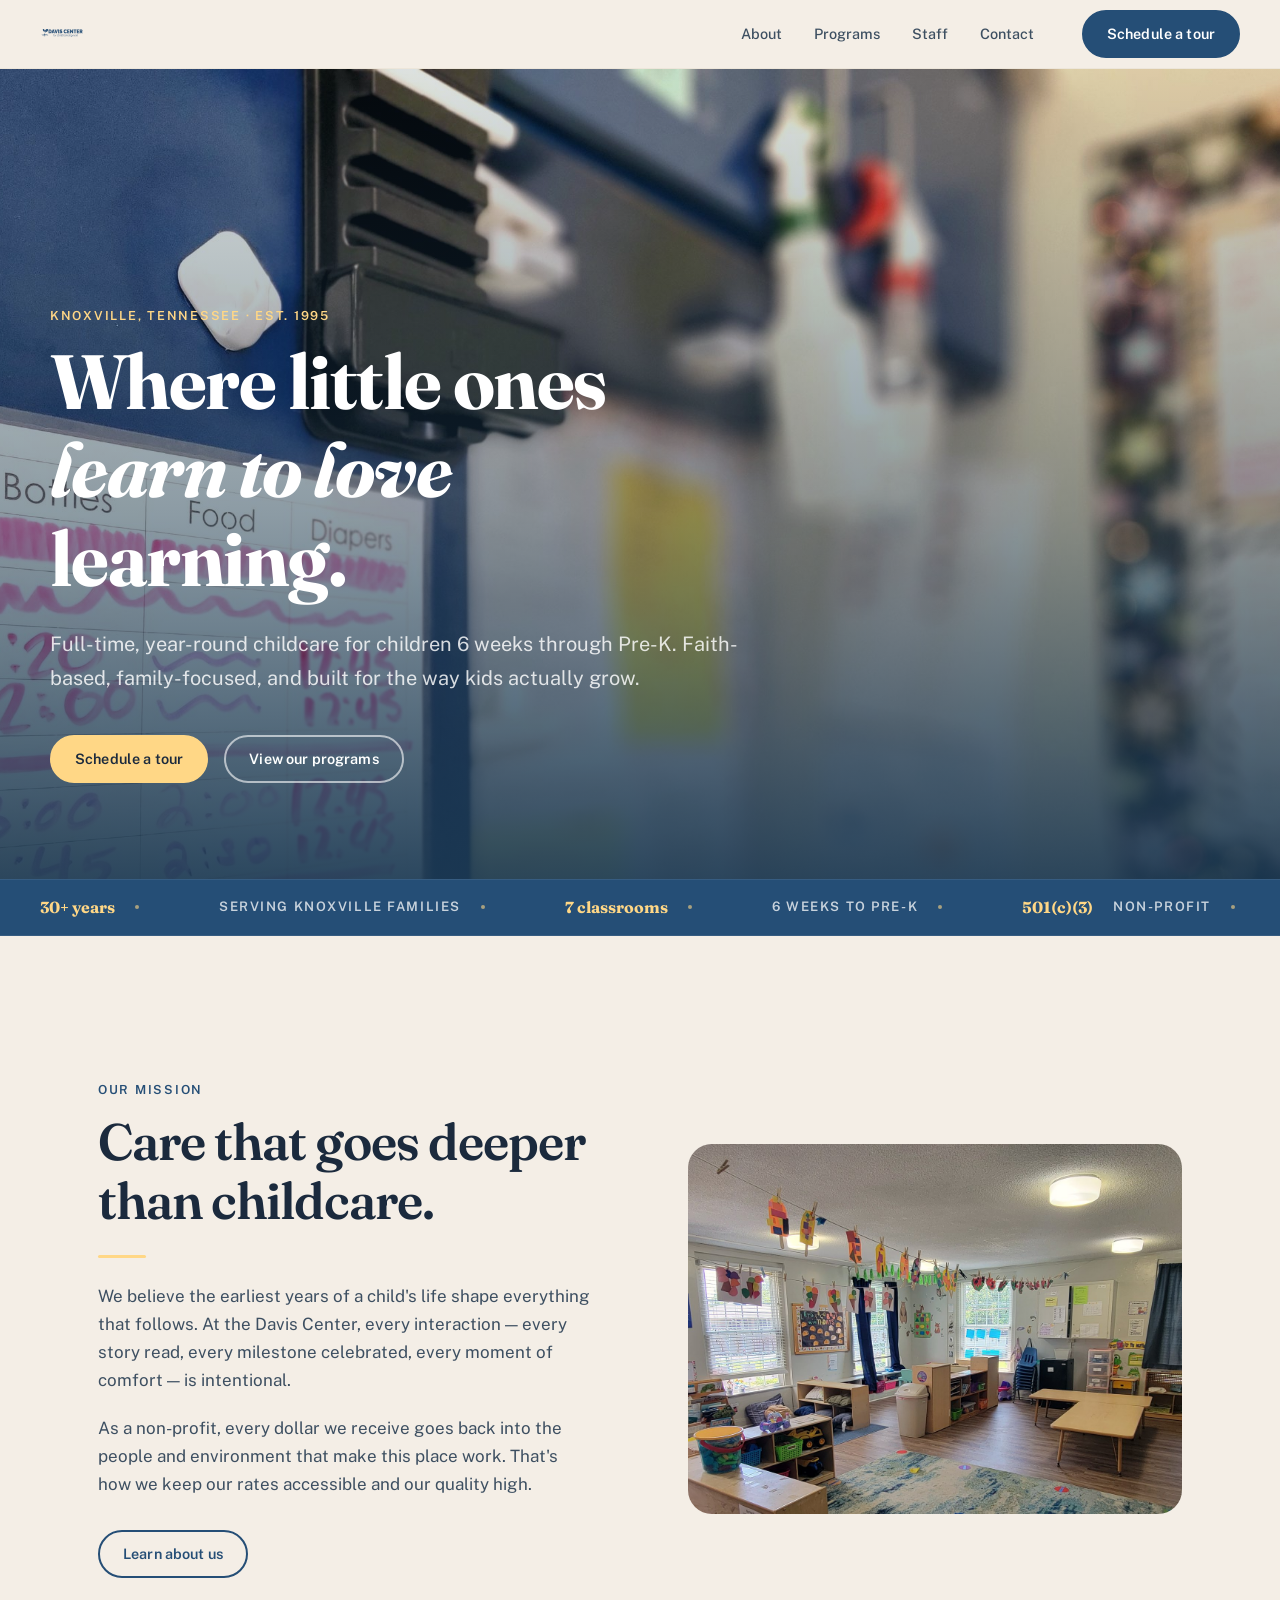
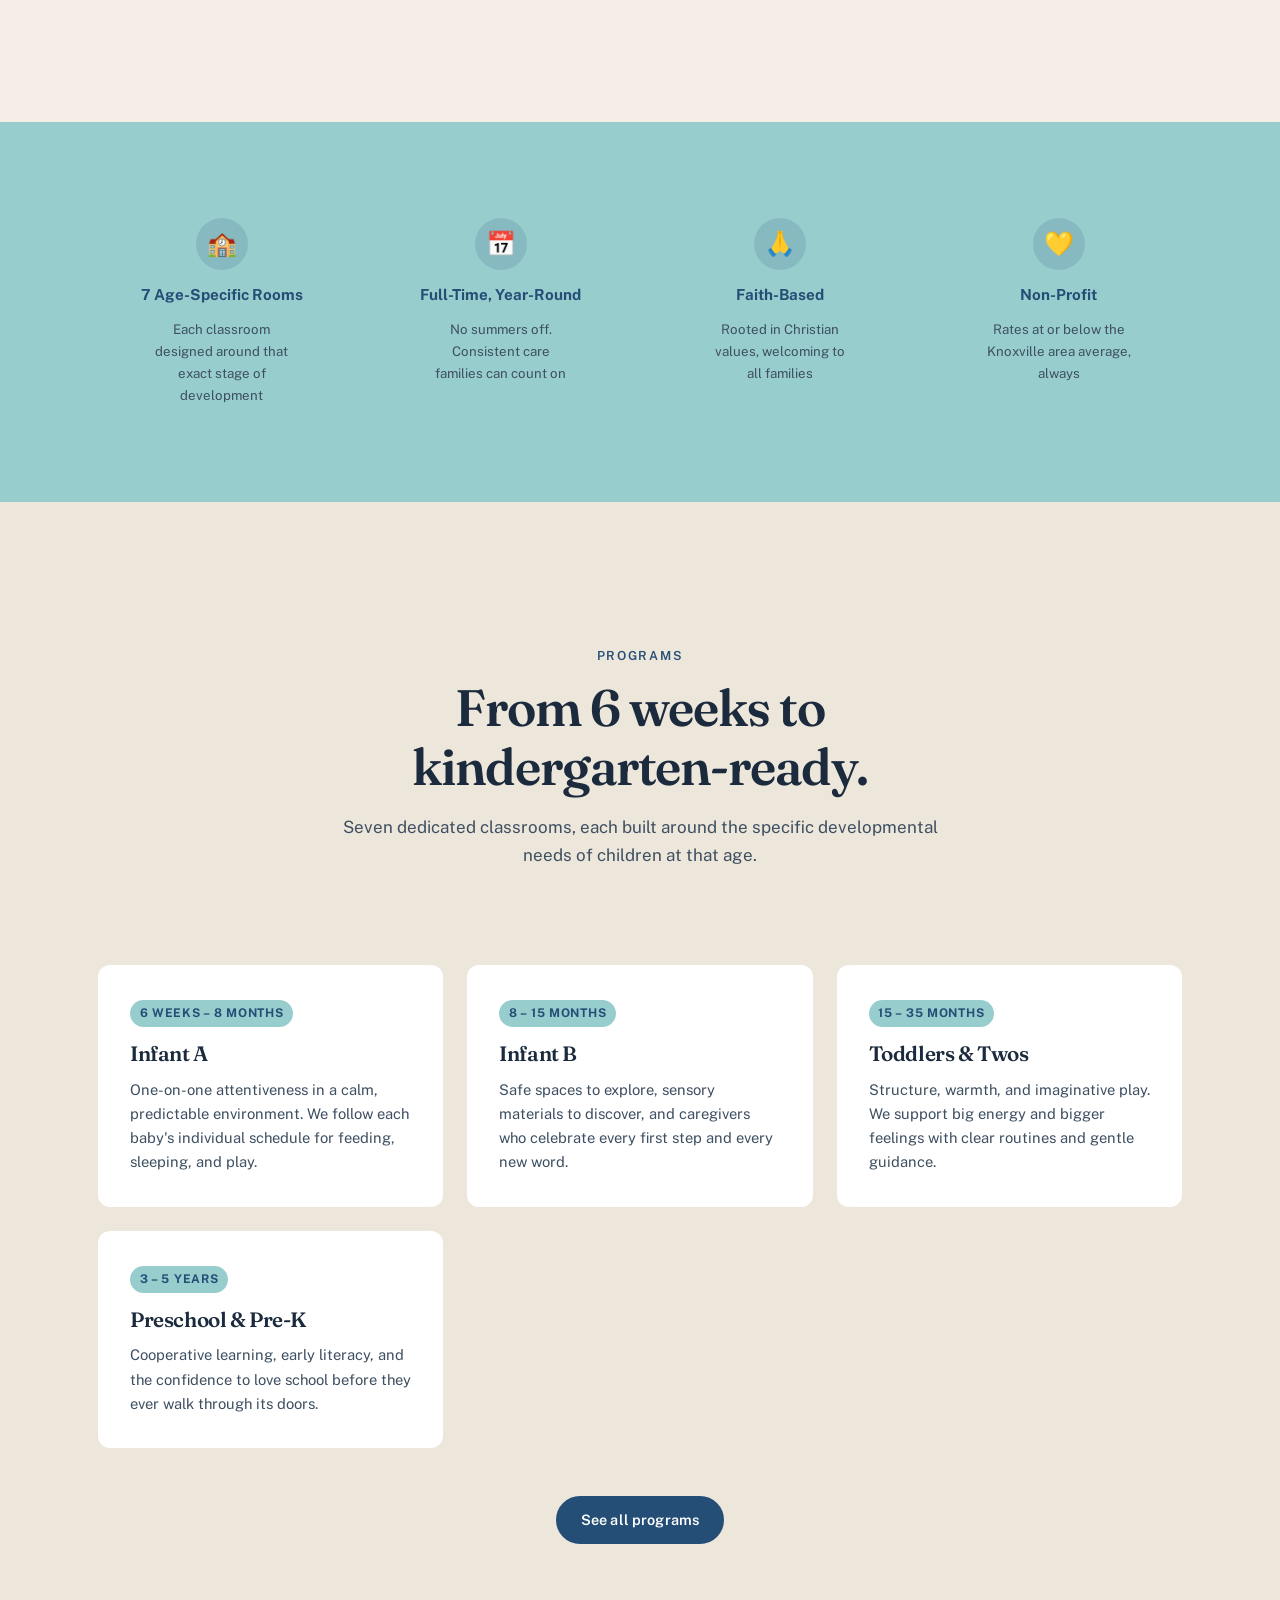
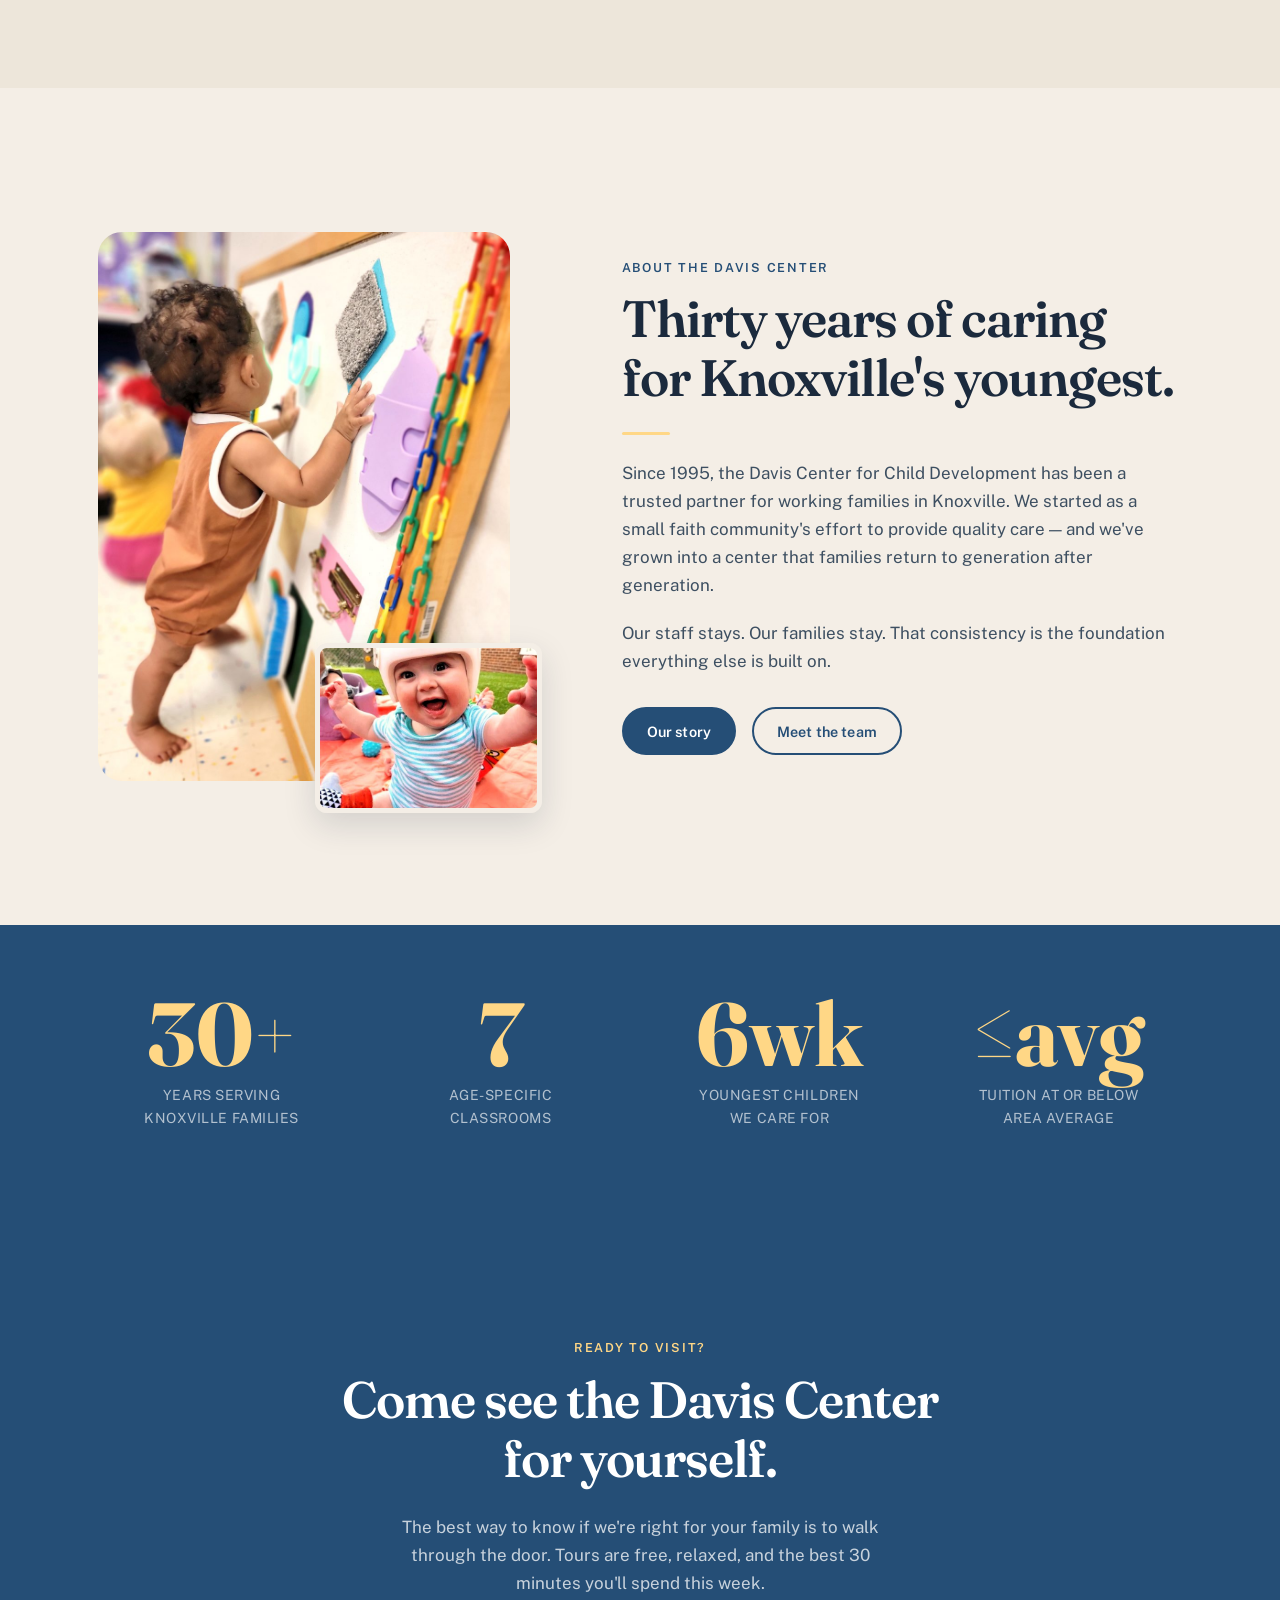
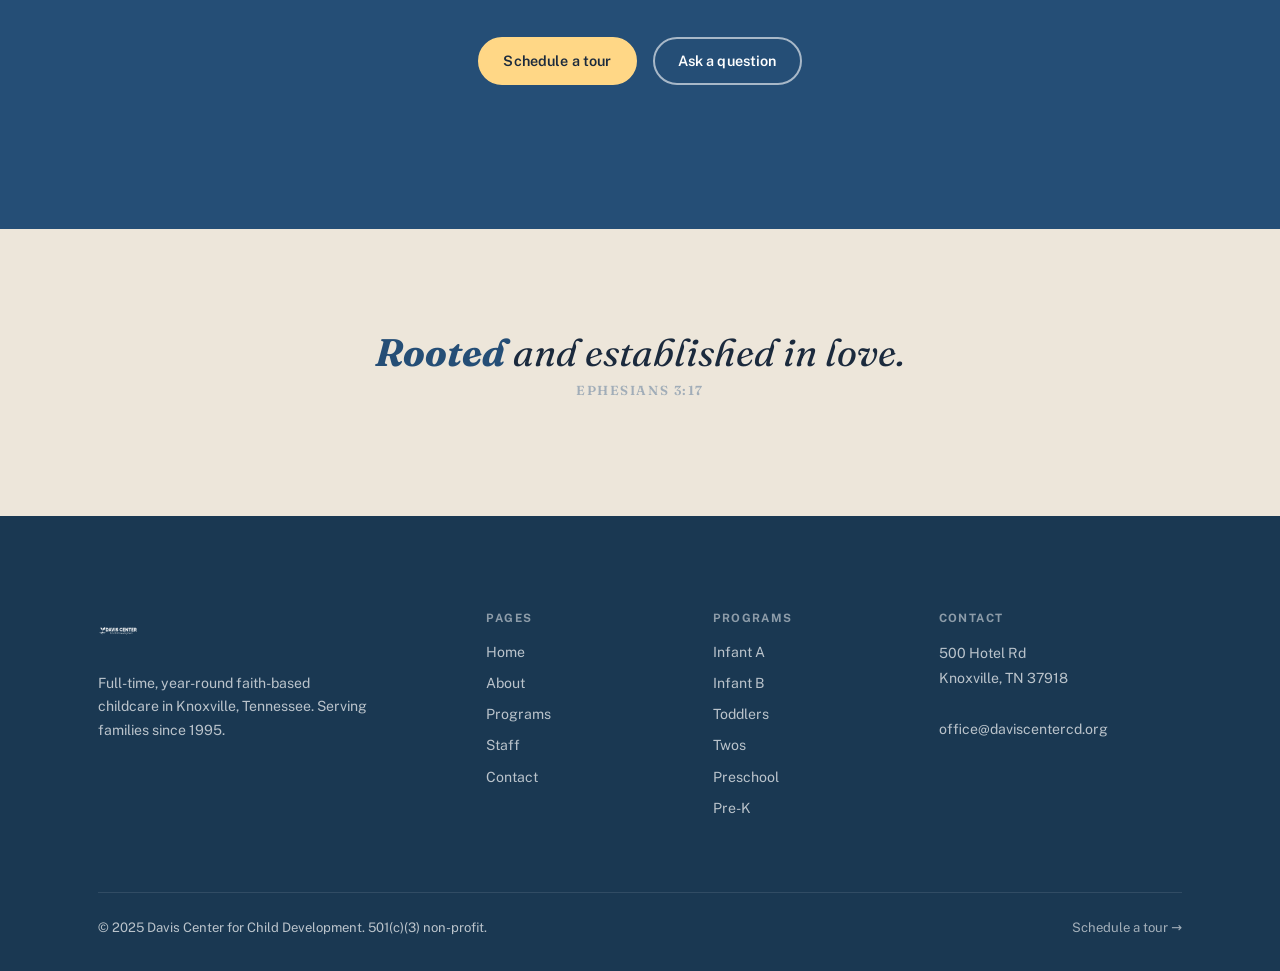
==== commit 85321aa2: "Fix address: 500 Hotel Rd (corrected from 550 Orchard Pkwy)" ====
--- a/index.html
+++ b/index.html
@@ -3,6 +3,7 @@
 <head>
 <meta charset="UTF-8">
 <meta name="viewport" content="width=device-width, initial-scale=1.0">
+<meta name="theme-color" content="#254e76">
 <title>Davis Center for Child Development — Knoxville, TN</title>
 <meta name="description" content="Full-time, year-round faith-based childcare in Knoxville, Tennessee. Seven age-specific classrooms from 6 weeks through Pre-K. Serving families since 1995.">
 <link rel="icon" type="image/svg+xml" href="assets/logo-mark-navy.svg">
@@ -264,7 +265,7 @@
       <div class="footer-col">
         <h4>Contact</h4>
         <address>
-          550 Orchard Pkwy<br>
+          500 Hotel Rd<br>
           Knoxville, TN 37918<br><br>
           <a href="mailto:office@daviscentercd.org">office@daviscentercd.org</a>
         </address>
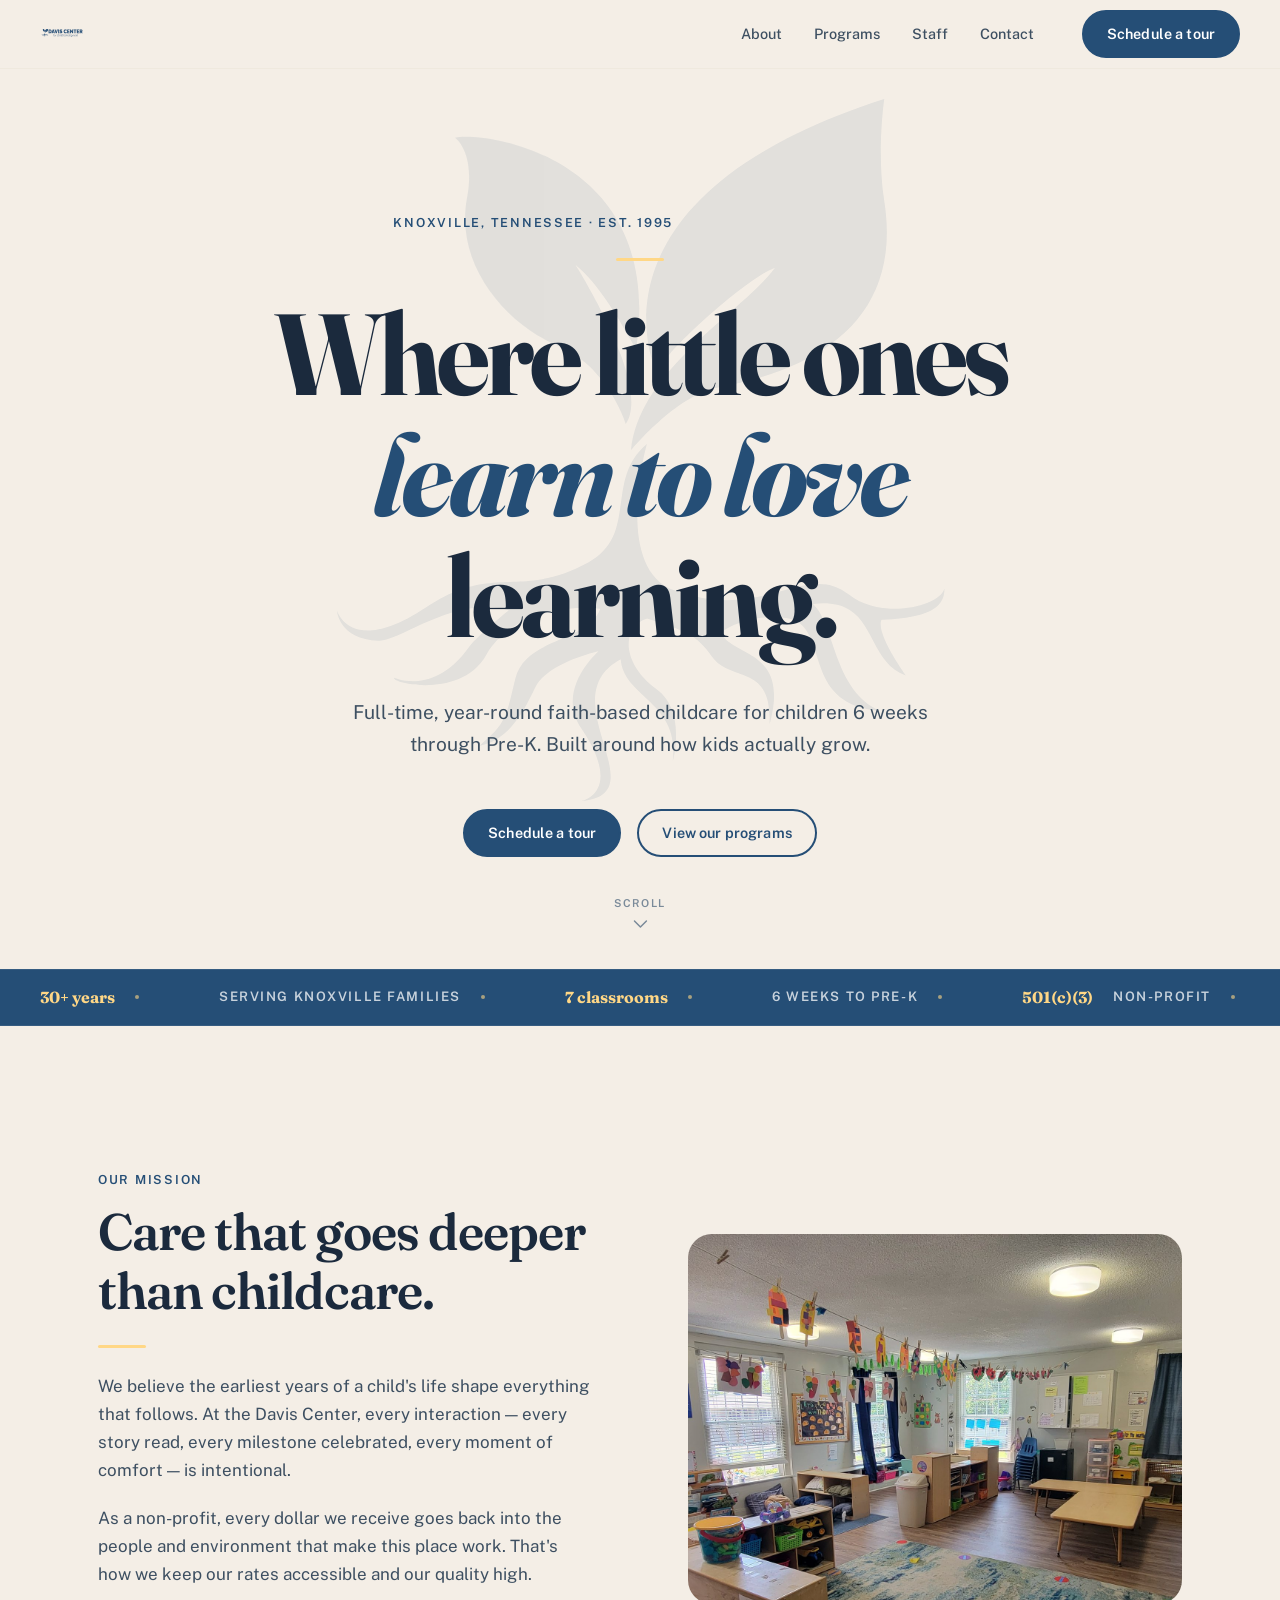
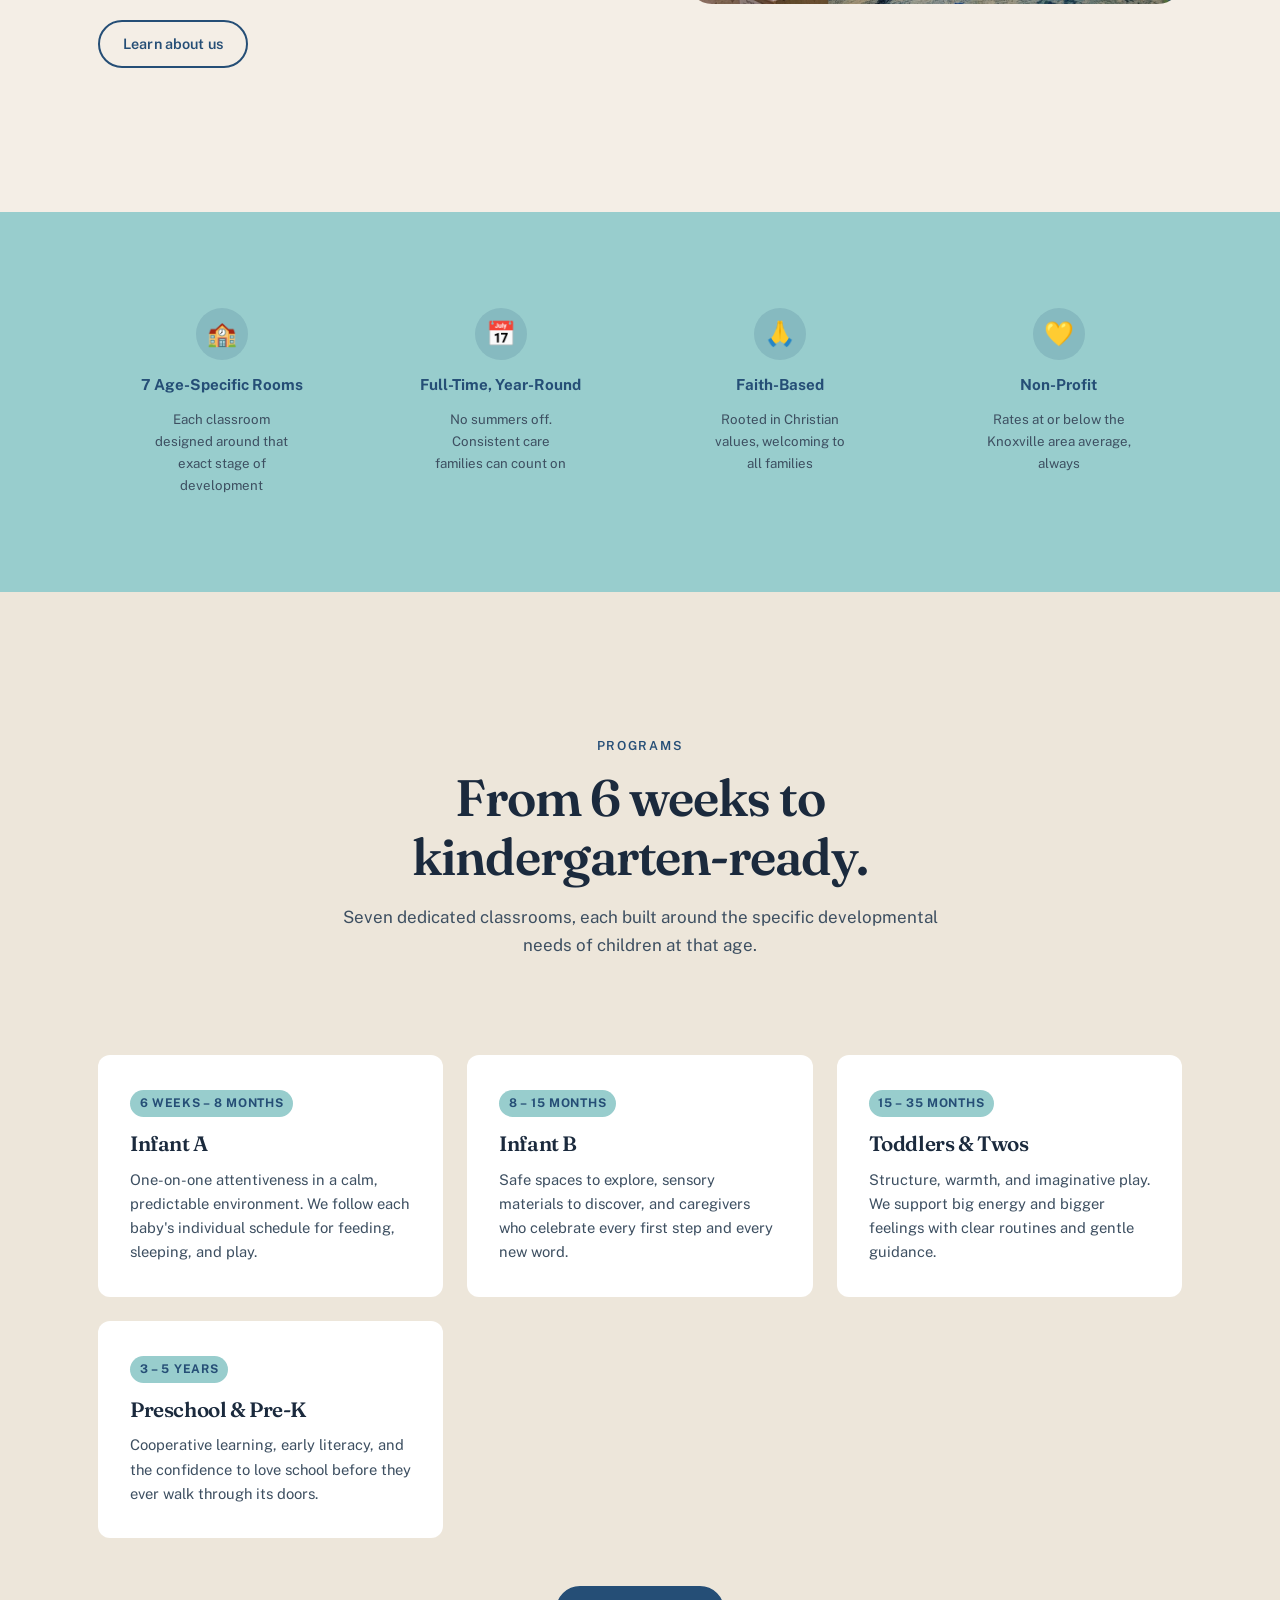
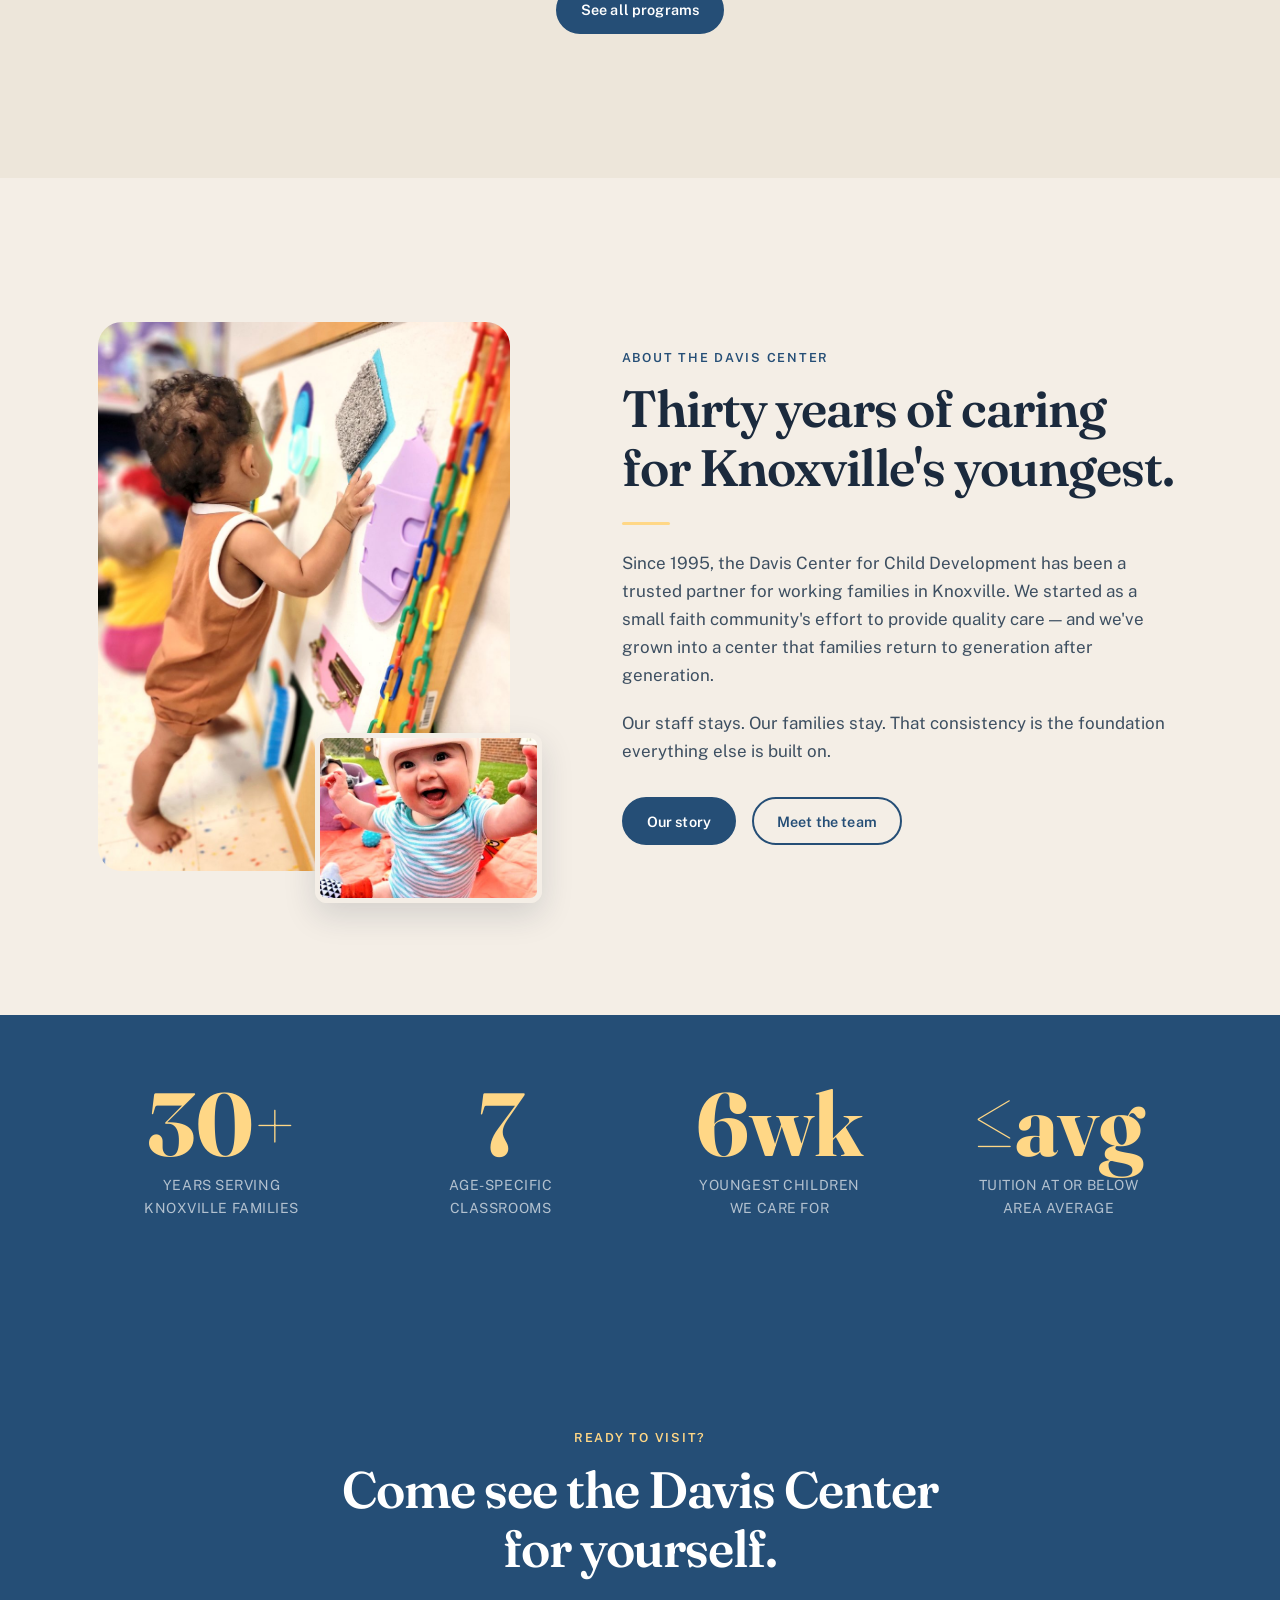
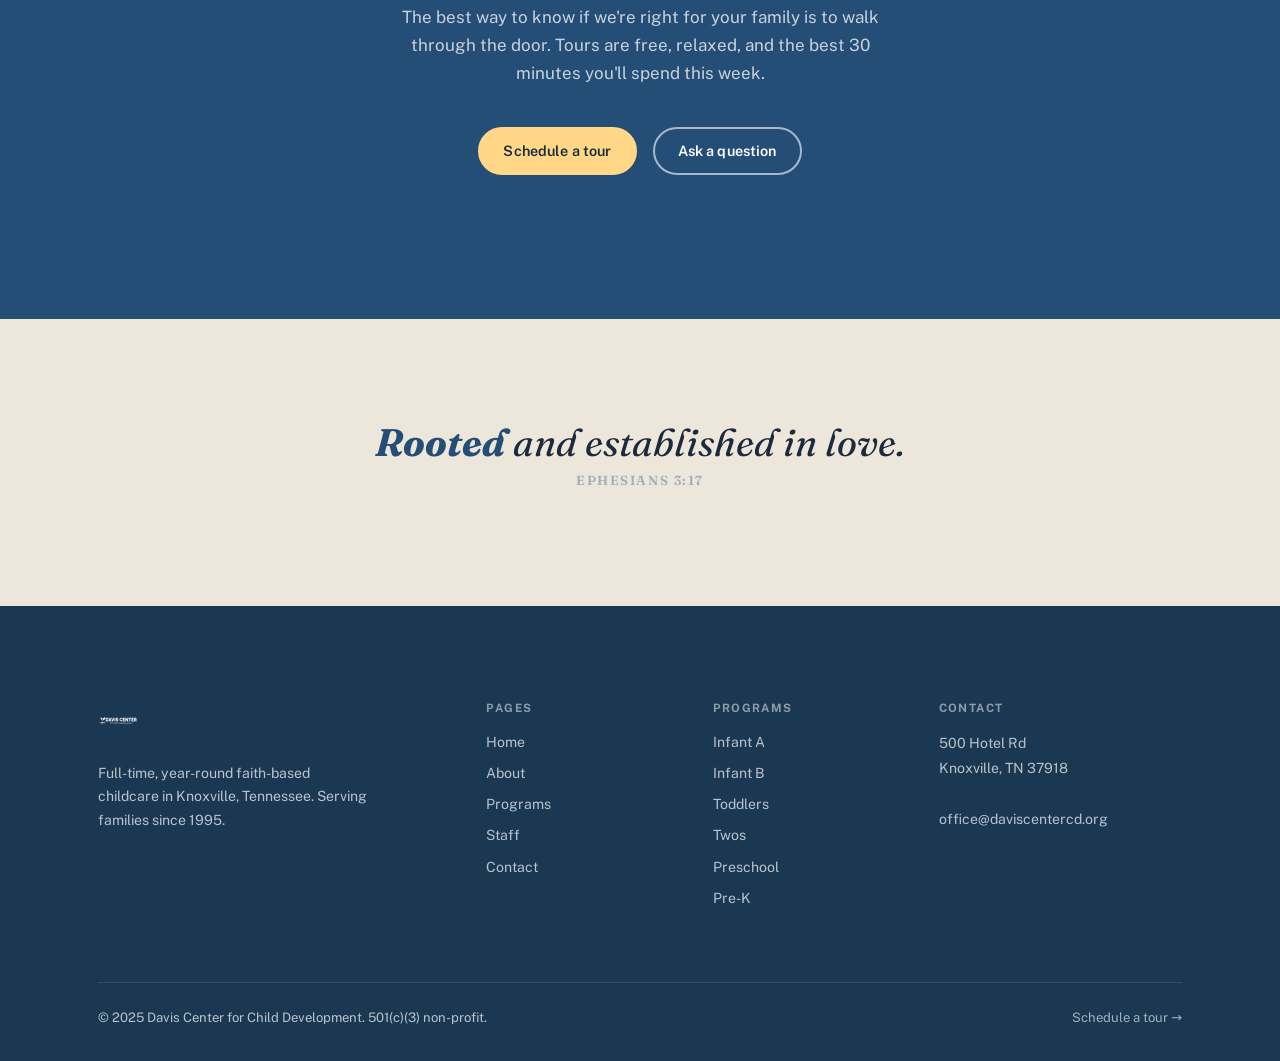
==== commit 0c5a93f3: "feat: option-2 design — sprout mark fixed watermark, editorial hero Large sprout SVG fixed behind al" ====
--- a/index.html
+++ b/index.html
@@ -12,7 +12,12 @@
 <link href="https://fonts.googleapis.com/css2?family=Fraunces:ital,opsz,wght@0,9..144,300;0,9..144,400;0,9..144,600;0,9..144,700;1,9..144,300;1,9..144,400;1,9..144,600&family=Public+Sans:wght@400;500;600;700&display=swap" rel="stylesheet">
 <link rel="stylesheet" href="css/styles.css">
 </head>
-<body>
+<body class="has-sprout-bg">
+
+<!-- SPROUT WATERMARK (fixed, behind everything) -->
+<div class="sprout-bg" aria-hidden="true">
+  <img src="assets/logo-mark-navy.svg" alt="">
+</div>
 
 <!-- NAV -->
 <header class="nav">
@@ -46,26 +51,29 @@
 
 <main>
 
-  <!-- HERO -->
-  <section class="hero">
-    <div class="hero-bg">
-      <img src="images/hero.jpg" alt="Children engaged in learning at Davis Center" loading="eager">
-    </div>
-    <div class="hero-content container">
+  <!-- HERO V2 — transparent so sprout shows through -->
+  <section class="hero-v2">
+    <div>
       <p class="eyebrow" data-reveal>Knoxville, Tennessee · Est. 1995</p>
+      <hr class="hr-gold" data-reveal>
       <h1 data-reveal>Where little ones<br><em>learn to love</em><br>learning.</h1>
-      <p class="lede" data-reveal>Full-time, year-round childcare for children 6 weeks through Pre-K. Faith-based, family-focused, and built for the way kids actually grow.</p>
+      <p class="lede" data-reveal>Full-time, year-round faith-based childcare for children 6 weeks through Pre-K. Built around how kids actually grow.</p>
       <div class="hero-ctas" data-reveal>
-        <a class="btn btn-gold" href="contact.html#tour">Schedule a tour</a>
-        <a class="btn btn-outline-light" href="programs.html">View our programs</a>
-      </div>
-    </div>
-  </section>
-
-  <!-- MARQUEE TICKER -->
+        <a class="btn btn-navy" href="contact.html#tour">Schedule a tour</a>
+        <a class="btn btn-outline" href="programs.html">View our programs</a>
+      </div>
+    </div>
+    <div class="scroll-cue" aria-hidden="true">
+      <span>Scroll</span>
+      <svg width="14" height="9" viewBox="0 0 14 9" fill="none">
+        <path d="M1 1l6 6 6-6" stroke="currentColor" stroke-width="1.5" stroke-linecap="round" stroke-linejoin="round"/>
+      </svg>
+    </div>
+  </section>
+
+  <!-- MARQUEE TICKER — solid navy, covers sprout -->
   <div class="marquee-bar" aria-hidden="true">
     <div class="marquee-track">
-      <!-- Set 1 -->
       <span class="marquee-item"><strong>30+ years</strong> <span class="marquee-dot"></span></span>
       <span class="marquee-item">Serving Knoxville families <span class="marquee-dot"></span></span>
       <span class="marquee-item"><strong>7 classrooms</strong> <span class="marquee-dot"></span></span>
@@ -74,7 +82,6 @@
       <span class="marquee-item">Faith-based care <span class="marquee-dot"></span></span>
       <span class="marquee-item"><strong>Year-round</strong> enrollment <span class="marquee-dot"></span></span>
       <span class="marquee-item">Low staff-to-child ratios <span class="marquee-dot"></span></span>
-      <!-- Set 2 (duplicate for seamless loop) -->
       <span class="marquee-item"><strong>30+ years</strong> <span class="marquee-dot"></span></span>
       <span class="marquee-item">Serving Knoxville families <span class="marquee-dot"></span></span>
       <span class="marquee-item"><strong>7 classrooms</strong> <span class="marquee-dot"></span></span>
--- a/css/styles.css
+++ b/css/styles.css
@@ -698,3 +698,129 @@
 @media (max-width: 440px) {
   .staff-grid { grid-template-columns: 1fr; }
 }
+
+/* ================================================================
+   OPTION-2 — SPROUT WATERMARK + EDITORIAL HERO
+   Technique: fixed sprout mark behind everything; transparent hero
+   lets the mark show through; solid sections scroll over it.
+   Activated by adding class="has-sprout-bg" to <body>.
+   ================================================================ */
+
+/* 1 · Fixed sprout watermark */
+.sprout-bg {
+  position: fixed;
+  top: 50%;
+  left: 50%;
+  transform: translate(-50%, -50%);
+  width: 78vmin;
+  max-width: 820px;
+  z-index: 0;
+  opacity: 0.09;
+  pointer-events: none;
+  user-select: none;
+  will-change: transform;
+}
+.sprout-bg img { width: 100%; height: auto; display: block; }
+
+/* 2 · Nav glass effect over the sprout */
+.has-sprout-bg .nav {
+  z-index: 200;
+  background: rgba(244,238,230,0.90);
+  backdrop-filter: blur(16px);
+  -webkit-backdrop-filter: blur(16px);
+  border-bottom-color: rgba(237,230,218,0.7);
+}
+
+/* 3 · Editorial hero — transparent so sprout shows through */
+.hero-v2 {
+  position: relative;
+  z-index: 1;
+  min-height: 100vh;
+  display: flex;
+  flex-direction: column;
+  align-items: center;
+  justify-content: center;
+  text-align: center;
+  background: transparent;
+  padding: 8rem clamp(1.25rem, 5vw, 3rem) 6rem;
+}
+.hero-v2 .eyebrow { color: var(--navy); margin-bottom: 1.5rem; }
+.hero-v2 h1 {
+  font-size: clamp(3.2rem, 9vw, 7.2rem);
+  font-weight: 700;
+  line-height: 1.05;
+  letter-spacing: -0.035em;
+  color: var(--ink);
+  max-width: 12ch;
+  margin: 0 auto 2.5rem;
+}
+.hero-v2 h1 em { color: var(--navy); font-style: italic; }
+.hero-v2 .lede {
+  color: var(--ink-soft);
+  font-size: clamp(1rem, 2vw, 1.2rem);
+  max-width: 50ch;
+  margin: 0 auto 3rem;
+}
+.hero-v2 .hero-ctas { display: flex; flex-wrap: wrap; justify-content: center; gap: 1rem; }
+
+/* Gold accent mark below eyebrow */
+.hero-v2 .hr-gold { margin: 1.25rem auto 2rem; }
+
+/* 4 · Animated scroll cue */
+.scroll-cue {
+  position: absolute;
+  bottom: 2.5rem;
+  left: 50%;
+  transform: translateX(-50%);
+  display: flex;
+  flex-direction: column;
+  align-items: center;
+  gap: 0.45rem;
+  color: var(--ink-quiet);
+  font-size: 0.68rem;
+  font-weight: 600;
+  letter-spacing: 0.14em;
+  text-transform: uppercase;
+  white-space: nowrap;
+  animation: scroll-bounce 2.4s ease-in-out infinite;
+}
+@keyframes scroll-bounce {
+  0%, 100% { transform: translateX(-50%) translateY(0); opacity: .7; }
+  55%       { transform: translateX(-50%) translateY(8px); opacity: 1; }
+}
+
+/* 5 · All sections below hero get solid bg + z-index to cover sprout */
+.has-sprout-bg .marquee-bar,
+.has-sprout-bg .section-intro,
+.has-sprout-bg .trust-strip,
+.has-sprout-bg .programs-preview,
+.has-sprout-bg .about-teaser,
+.has-sprout-bg .stats-bar,
+.has-sprout-bg .cta-band,
+.has-sprout-bg .verse,
+.has-sprout-bg .site-footer,
+.has-sprout-bg .page-hero,
+.has-sprout-bg .about-mission,
+.has-sprout-bg .about-faith,
+.has-sprout-bg .about-history,
+.has-sprout-bg .staff-intro,
+.has-sprout-bg .contact-section,
+.has-sprout-bg .programs-intro,
+.has-sprout-bg .tuition-note {
+  position: relative;
+  z-index: 2;
+}
+
+/* 6 · Bigger inner-page hero for sprout pages */
+.has-sprout-bg .page-hero {
+  min-height: 52vh;
+  display: flex;
+  flex-direction: column;
+  justify-content: center;
+}
+
+/* 7 · Mobile tweaks */
+@media (max-width: 600px) {
+  .sprout-bg { width: 95vw; opacity: 0.07; }
+  .hero-v2 h1 { font-size: 3rem; }
+}
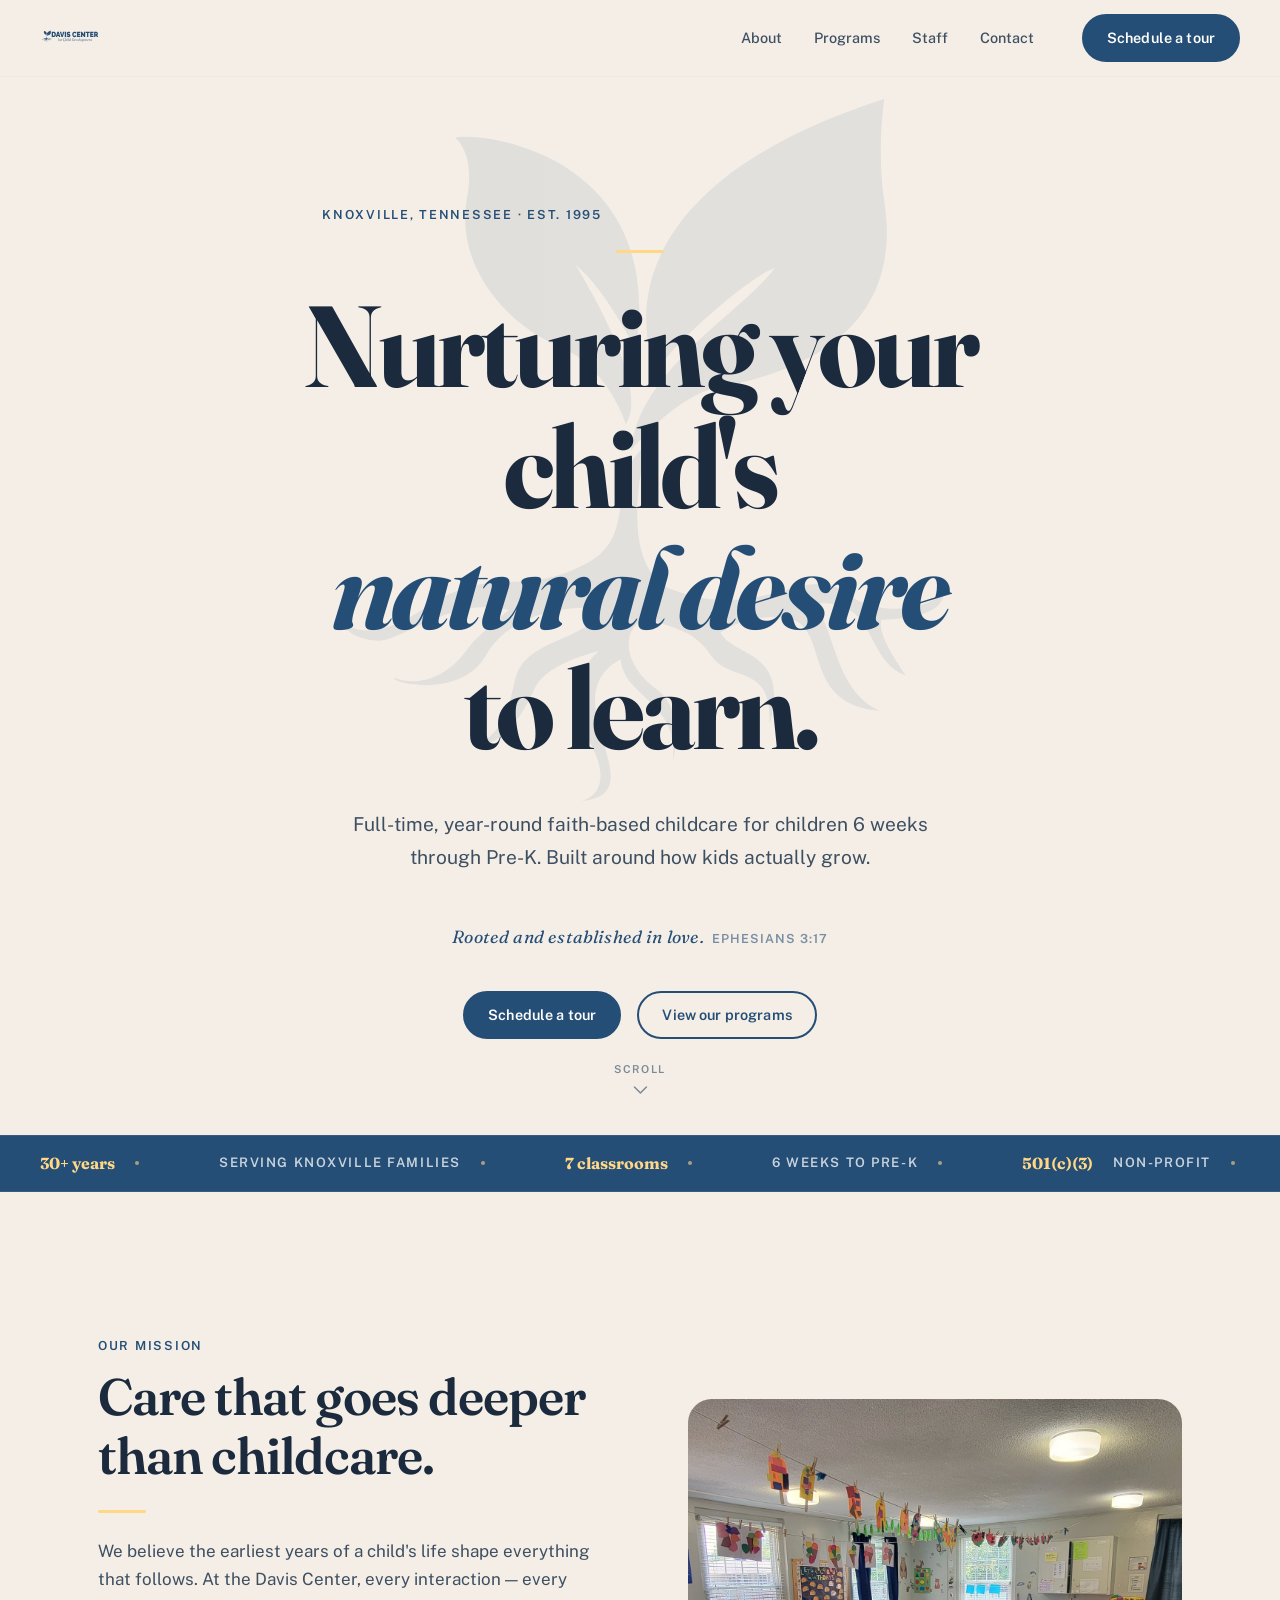
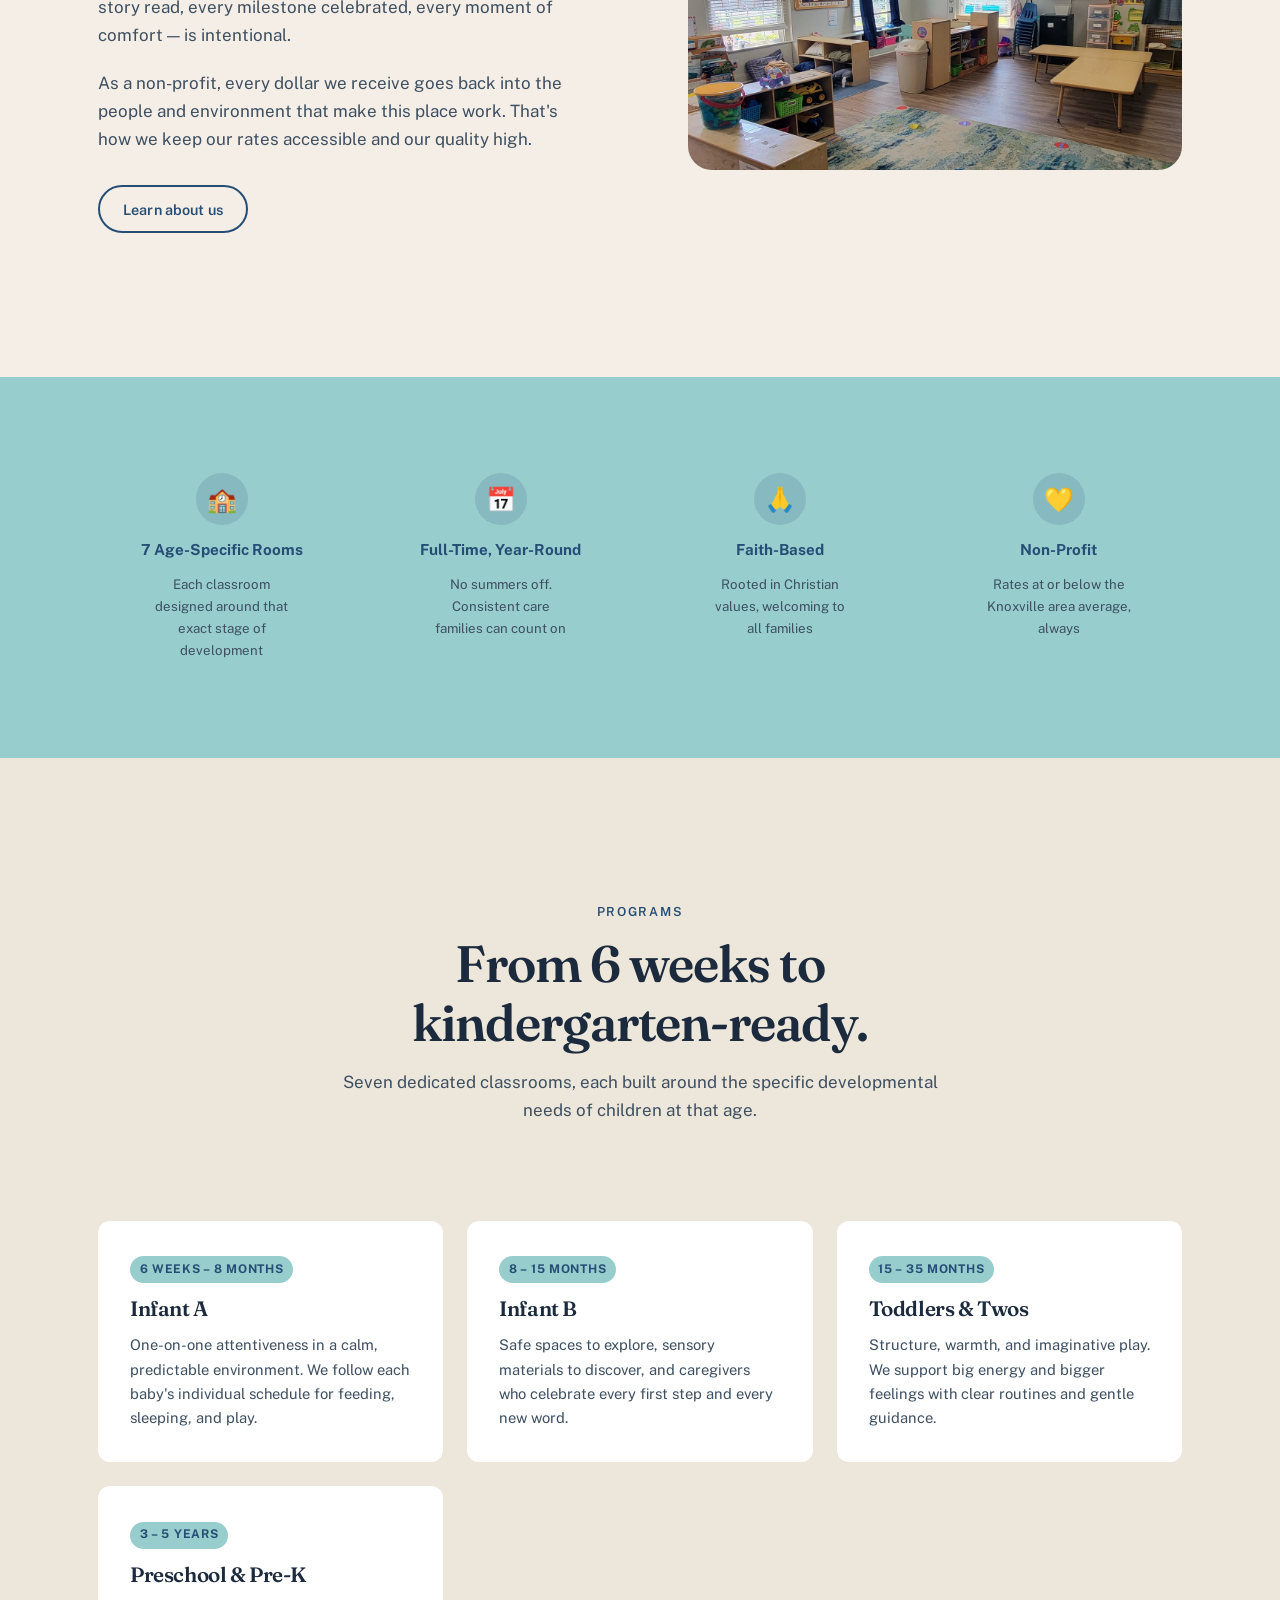
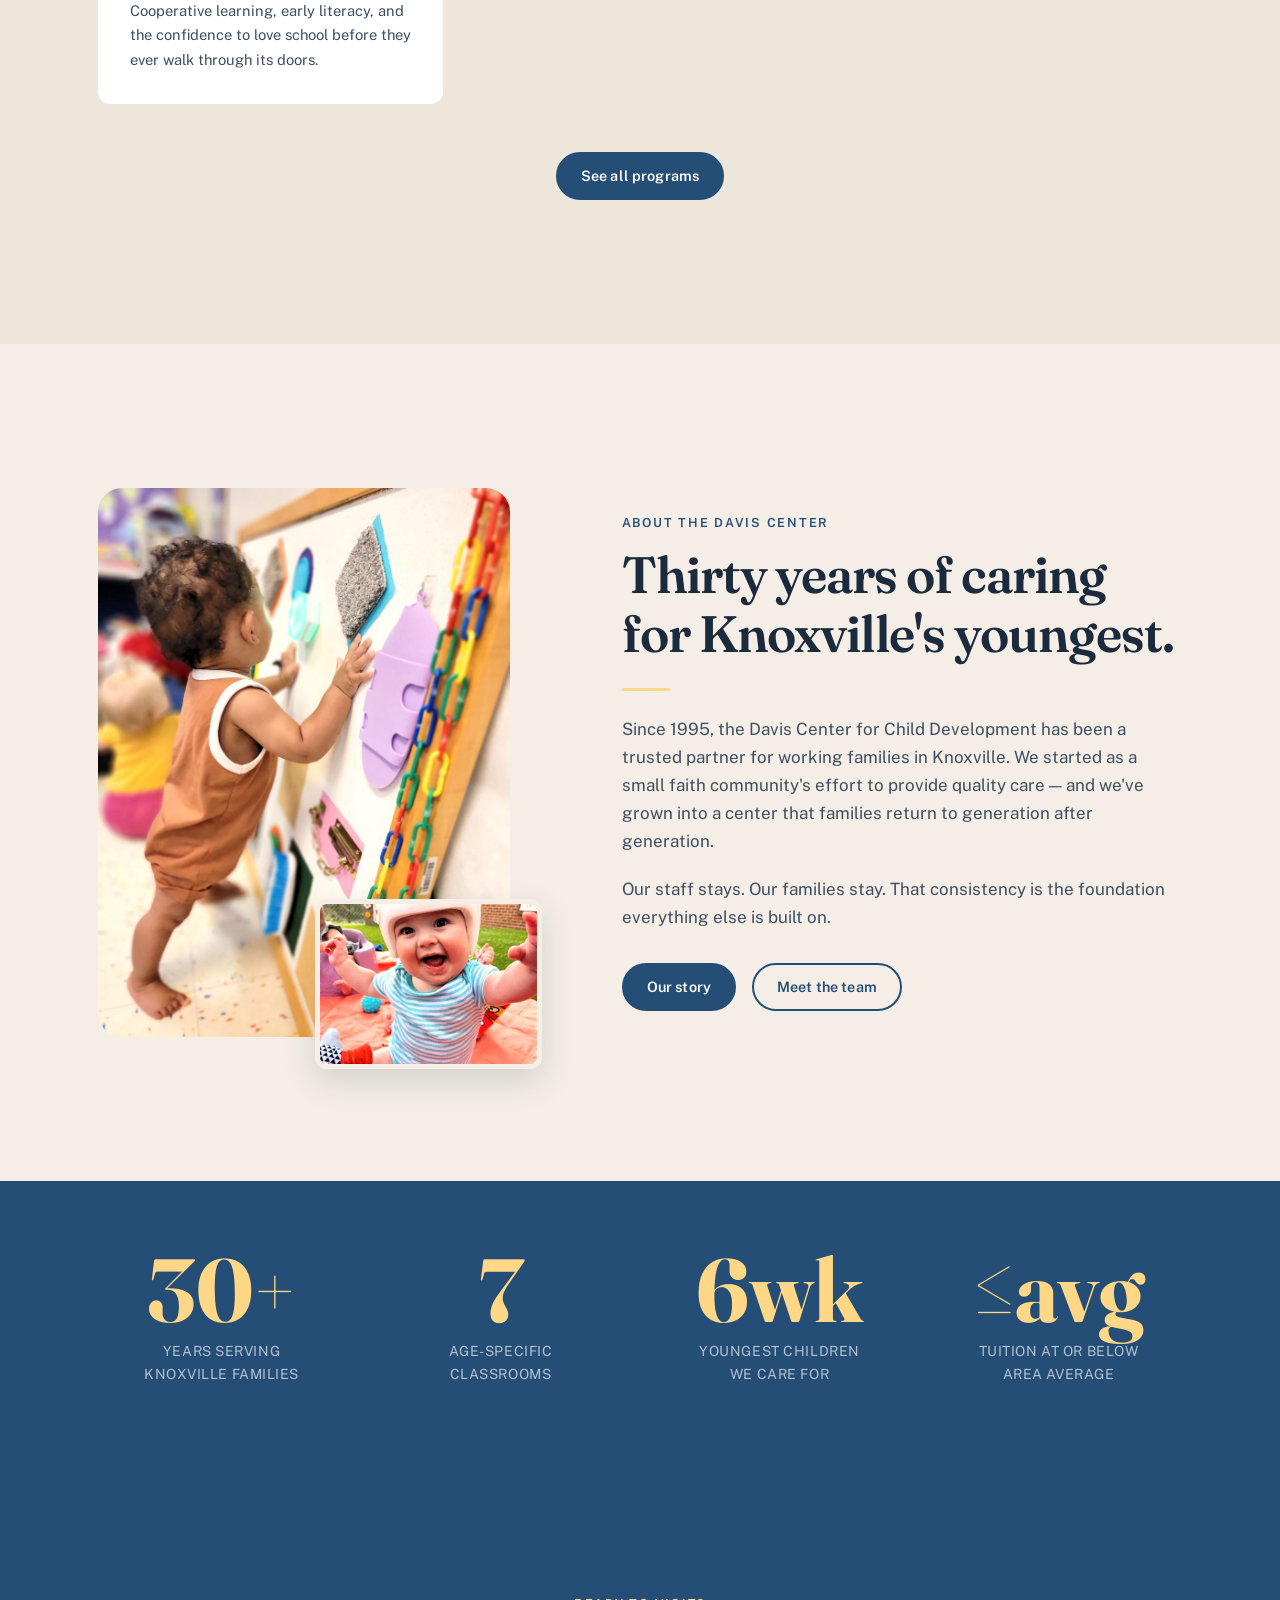
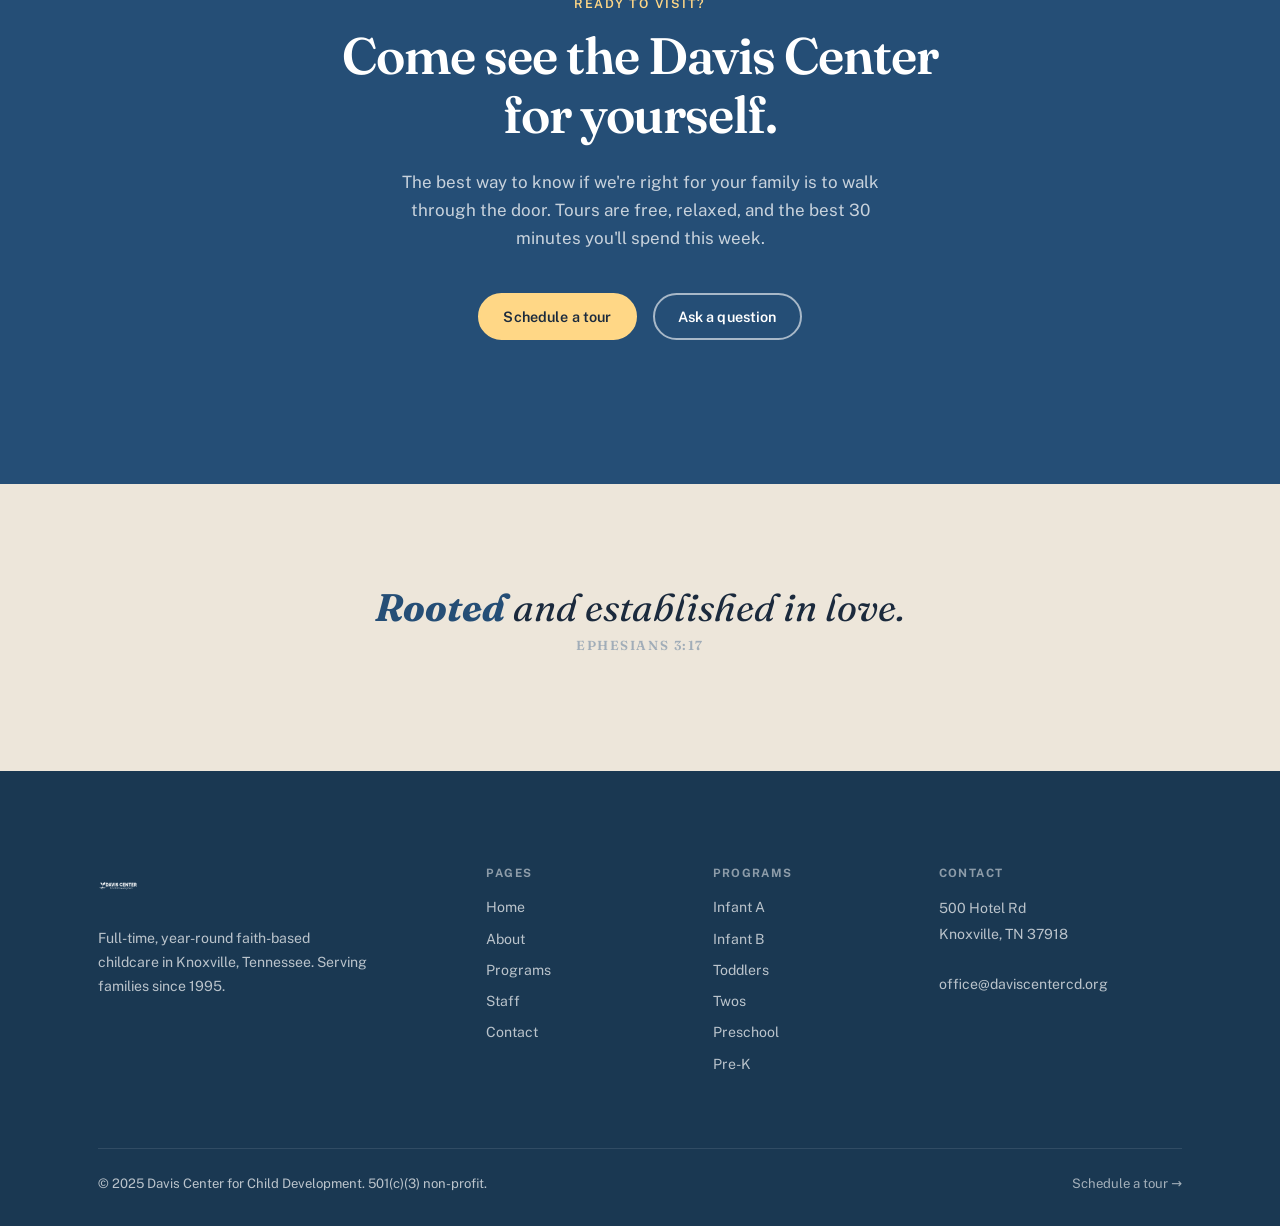
==== commit 68bc429d: "fix: nav logo larger, new tagline, verse line in hero - Nav logo: 44px → 60px, nav bar height 68px →" ====
--- a/index.html
+++ b/index.html
@@ -56,8 +56,9 @@
     <div>
       <p class="eyebrow" data-reveal>Knoxville, Tennessee · Est. 1995</p>
       <hr class="hr-gold" data-reveal>
-      <h1 data-reveal>Where little ones<br><em>learn to love</em><br>learning.</h1>
+      <h1 data-reveal>Nurturing your child's<br><em>natural desire</em><br>to learn.</h1>
       <p class="lede" data-reveal>Full-time, year-round faith-based childcare for children 6 weeks through Pre-K. Built around how kids actually grow.</p>
+      <p class="faith-note" data-reveal>Rooted and established in love.<cite>Ephesians 3:17</cite></p>
       <div class="hero-ctas" data-reveal>
         <a class="btn btn-navy" href="contact.html#tour">Schedule a tour</a>
         <a class="btn btn-outline" href="programs.html">View our programs</a>
--- a/css/styles.css
+++ b/css/styles.css
@@ -172,13 +172,13 @@
   display: flex;
   align-items: center;
   gap: 2rem;
-  height: 68px;
+  height: 76px;
   padding-inline: clamp(1rem, 4vw, 2.5rem);
   max-width: 1380px;
   margin-inline: auto;
 }
 .brand { display: flex; align-items: center; flex-shrink: 0; }
-.brand img { height: 44px; width: auto; }
+.brand img { height: 60px; width: auto; }
 
 .nav-links { display: flex; align-items: center; gap: 2rem; margin-left: auto; }
 .nav-links a {
@@ -762,6 +762,27 @@
   margin: 0 auto 3rem;
 }
 .hero-v2 .hero-ctas { display: flex; flex-wrap: wrap; justify-content: center; gap: 1rem; }
+
+/* Verse note in hero */
+.faith-note {
+  font-family: var(--font-display);
+  font-style: italic;
+  font-size: clamp(0.95rem, 1.6vw, 1.1rem);
+  color: var(--navy);
+  opacity: 0.75;
+  margin: 0 auto 2.5rem;
+  letter-spacing: 0.01em;
+}
+.faith-note cite {
+  font-style: normal;
+  font-family: var(--font-body);
+  font-size: 0.78rem;
+  font-weight: 600;
+  letter-spacing: 0.08em;
+  text-transform: uppercase;
+  opacity: 0.6;
+  margin-left: 0.5rem;
+}
 
 /* Gold accent mark below eyebrow */
 .hero-v2 .hr-gold { margin: 1.25rem auto 2rem; }
